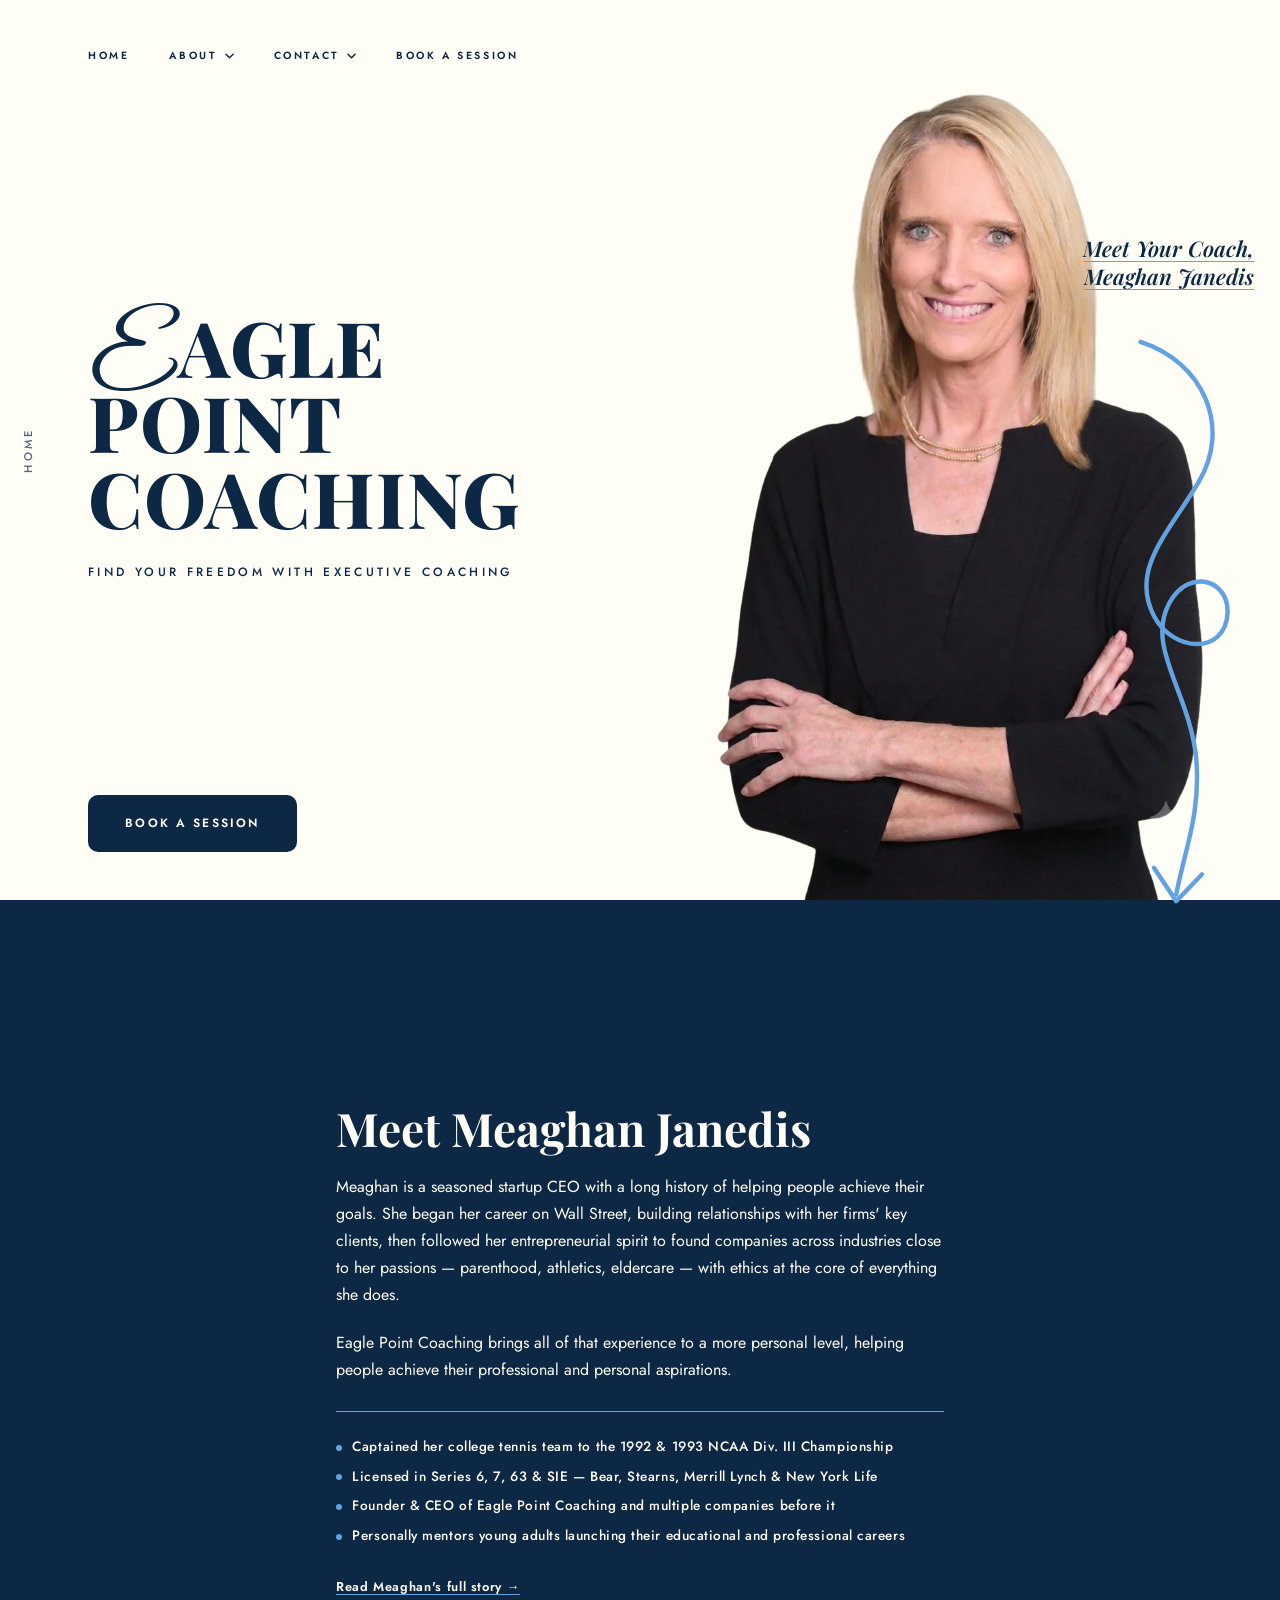
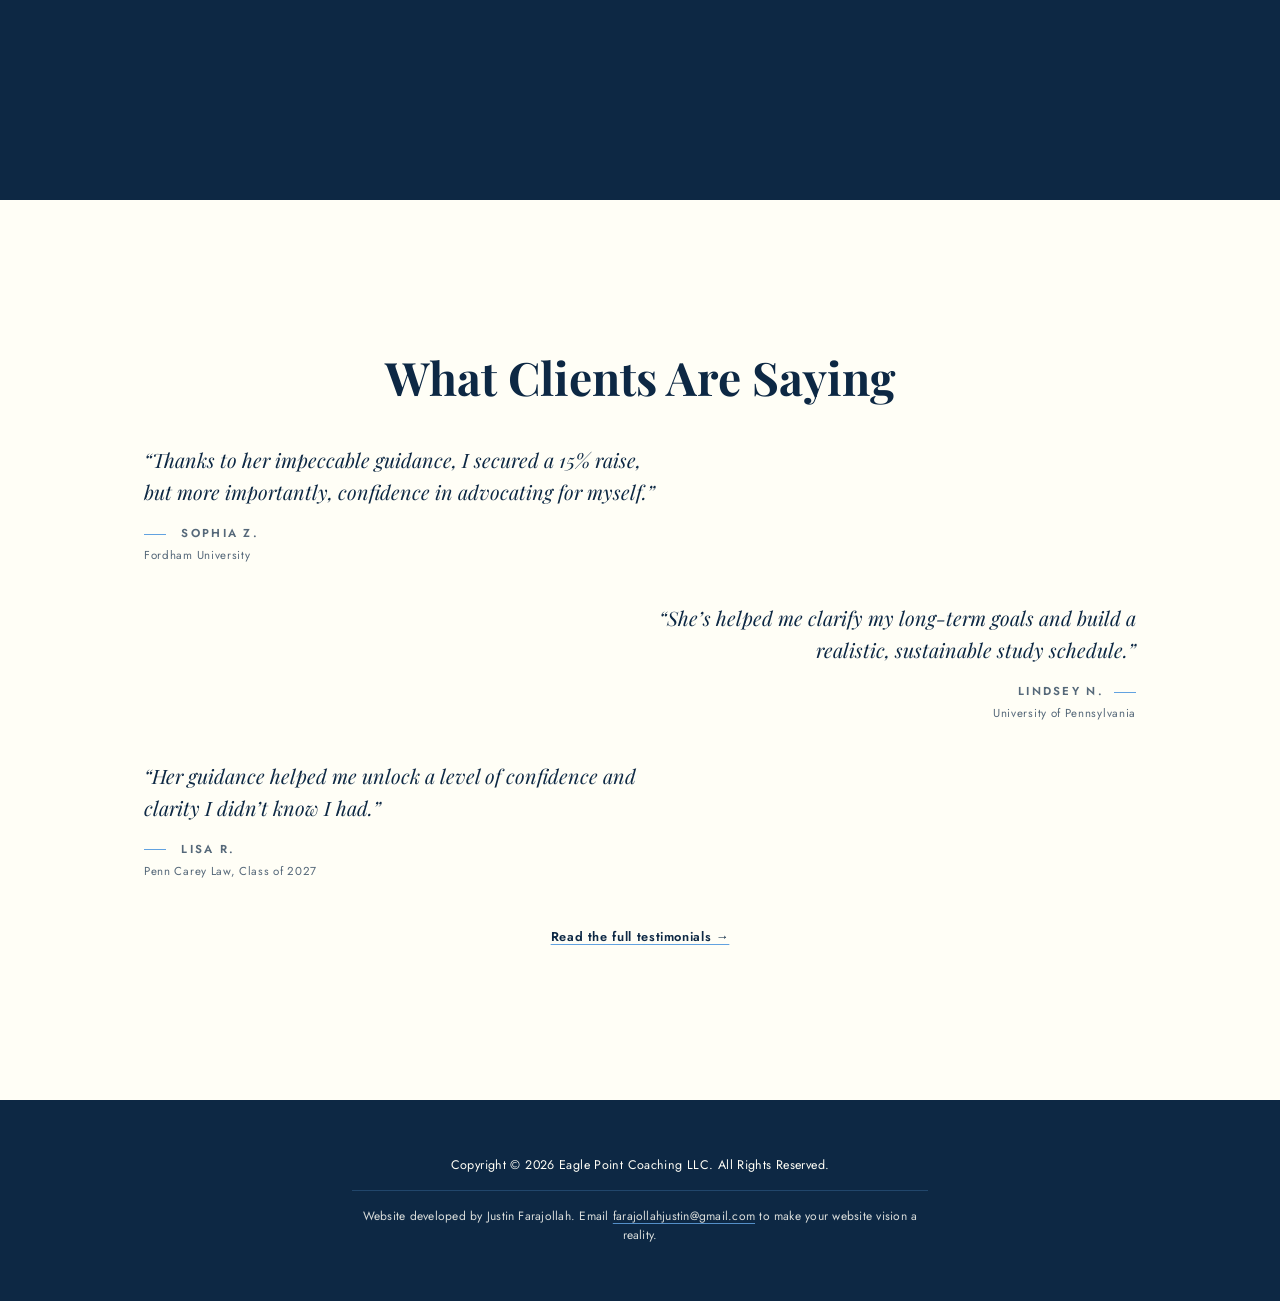
==== index.html @ f9395312 "Mobile hero: center the headline block, move the callout beside the photo Mobile only — none of this" ====
<!DOCTYPE html>
<html lang="en">
<head>
<meta charset="UTF-8">
<meta name="viewport" content="width=device-width, initial-scale=1.0">
<title>Eagle Point Coaching | Executive Coach</title>
<link rel="icon" type="image/svg+xml" href="favicon.svg">
<link rel="preconnect" href="https://fonts.googleapis.com">
<link rel="preconnect" href="https://fonts.gstatic.com" crossorigin>
<link href="https://fonts.googleapis.com/css2?family=Playfair+Display:wght@400;600;700;800&family=Great+Vibes&family=Jost:wght@300;400;500;600&display=swap" rel="stylesheet">
<link rel="stylesheet" href="styles.css">
</head>
<body>

<!-- Two identical stacked copies of the label, one inked navy and one ivory.
     script.js clips each to the exact pixel where the band behind the label
     changes, so a word straddling a boundary splits mid-glyph instead of
     flipping colour all at once. -->
<div class="vertical-label" id="section-label" aria-hidden="true">
  <span class="vertical-label-layer vertical-label-navy"><span class="vertical-label-text">Home</span></span>
  <span class="vertical-label-layer vertical-label-ivory"><span class="vertical-label-text">Home</span></span>
</div>

<!-- SECTION 1: HERO -->
<div class="page" id="home" data-label="Home">

  <!-- LEFT PANEL -->
  <section class="panel panel-left">

    <!-- Shared nav (mobile-nav + corner-menu), injected by script.js
         from the single NAV_GROUPS list so every page stays in sync -->
    <div id="site-nav"></div>

    <div class="left-content">
      <h1 class="headline">
        <span class="line"><span class="script-letter">E</span>AGLE</span>
        <span class="line">POINT</span>
        <span class="line">COACHING</span>
      </h1>

      <p class="subheading">Find Your Freedom With Executive Coaching</p>
    </div>

    <div class="bottom-left">
      <a href="book-a-session.html" class="book-btn">Book a Session</a>
    </div>

  </section>

  <!-- RIGHT PANEL -->
  <section class="panel panel-right">
    <a href="#about-meaghan" class="photo-callout">Meet Your Coach,<br>Meaghan Janedis</a>

    <img class="meaghan-photo" src="images/meaghan-janedis.png" alt="Meaghan Janedis, executive coach">
  </section>

  <!-- Brand guide arrow: swoops from the callout down into the About section -->
  <svg class="guide-arrow guide-arrow-hero" viewBox="0 0 140 560" fill="none" preserveAspectRatio="xMidYMax meet" aria-hidden="true">
    <path d="M40 16
             C96 34 122 92 92 142
             C66 186 30 220 52 262
             C70 296 116 296 118 260
             C120 230 84 218 66 250
             C44 290 84 330 90 390
             C94 440 80 470 72 512"
          stroke="currentColor" stroke-width="4" stroke-linecap="round"/>
    <path d="M52 488 L72 518 L95 494"
          stroke="currentColor" stroke-width="4" stroke-linecap="round" stroke-linejoin="round"/>
  </svg>

</div>

<!-- SECTION 2: ABOUT (even section: navy band) -->
<section class="about section-dark" id="about-meaghan" data-label="About">

  <div class="about-content">
    <h2 class="about-heading">Meet Meaghan Janedis</h2>
    <p class="about-text">
      Meaghan is a seasoned startup CEO with a long history of helping people
      achieve their goals. She began her career on Wall Street, building
      relationships with her firms' key clients, then followed her
      entrepreneurial spirit to found companies across industries close to her
      passions &mdash; parenthood, athletics, eldercare &mdash; with ethics at
      the core of everything she does.
    </p>
    <p class="about-text">
      Eagle Point Coaching brings all of that experience to a more personal
      level, helping people achieve their professional and personal
      aspirations.
    </p>
    <ul class="about-credentials">
      <li>Captained her college tennis team to the 1992 &amp; 1993 NCAA Div. III Championship</li>
      <li>Licensed in Series 6, 7, 63 &amp; SIE &mdash; Bear, Stearns, Merrill Lynch &amp; New York Life</li>
      <li>Founder &amp; CEO of Eagle Point Coaching and multiple companies before it</li>
      <li>Personally mentors young adults launching their educational and professional careers</li>
    </ul>
    <a href="about-meaghan.html" class="about-link">Read Meaghan's full story &rarr;</a>
  </div>
</section>

<!-- SECTION 3: TESTIMONIALS (odd section: ivory band) -->
<section class="testimonials" id="testimonials" data-label="Testimonials">

  <!-- Guide arrow variant E: the same "cross the band boundary" gesture as
       the hero arrow that leads into About, mirrored onto the left margin —
       it carries the eye out of the navy band and down into the first quote -->
  <svg class="guide-arrow guide-arrow-testimonials" viewBox="0 0 130 396" fill="none" preserveAspectRatio="xMidYMid meet" aria-hidden="true">
    <path d="M98 10
             C46 26 18 78 46 122
             C70 160 114 152 110 116
             C106 88 68 92 64 128
             C58 182 100 210 92 262
             C86 306 74 334 80 380"
          stroke="currentColor" stroke-width="4" stroke-linecap="round"/>
    <path d="M60 356 L80 386 L103 362"
          stroke="currentColor" stroke-width="4" stroke-linecap="round" stroke-linejoin="round"/>
  </svg>

  <div class="testimonials-inner">
    <h2 class="testimonials-heading">What Clients Are Saying</h2>

    <div class="quote-stack">

      <figure class="quote-block quote-left">
        <blockquote>&ldquo;Thanks to her impeccable guidance, I secured a 15% raise, but more importantly, confidence in advocating for myself.&rdquo;</blockquote>
        <figcaption class="quote-attribution">
          Sophia Z.
          <span class="quote-affiliation">Fordham University</span>
        </figcaption>
      </figure>

      <figure class="quote-block quote-right">
        <blockquote>&ldquo;She&rsquo;s helped me clarify my long-term goals and build a realistic, sustainable study schedule.&rdquo;</blockquote>
        <figcaption class="quote-attribution">
          Lindsey N.
          <span class="quote-affiliation">University of Pennsylvania</span>
        </figcaption>
      </figure>

      <figure class="quote-block quote-left">
        <blockquote>&ldquo;Her guidance helped me unlock a level of confidence and clarity I didn&rsquo;t know I had.&rdquo;</blockquote>
        <figcaption class="quote-attribution">
          Lisa R.
          <span class="quote-affiliation">Penn Carey Law, Class of 2027</span>
        </figcaption>
      </figure>

    </div>

    <!-- these are excerpts; the full four live on their own page, the same
         way the About section hands off to Meaghan's full story -->
    <p class="testimonials-more">
      <a href="testimonials.html" class="about-link">Read the full testimonials &rarr;</a>
    </p>
  </div>
</section>

<!-- Shared footer, injected by script.js -->
<div id="site-footer"></div>

<script src="script.js"></script>
</body>
</html>
---- styles.css ----
:root {
  --ivory: #FFFEF6;      /* page background, dominant surface */
  --navy: #0D2844;       /* all primary text, headlines, buttons, dark sections */
  --logo-blue: #62A2E0;  /* NON-TEXT ONLY: logo mark, accents, hover states, dots, rules */
  --navy-soft: rgba(13, 40, 68, 0.7);  /* secondary text, captions, nav sub-items */
  --ivory-soft: rgba(255, 254, 246, 0.72); /* the same, on navy bands */
  --rule: rgba(13, 40, 68, 0.12);      /* hairlines, dividers, borders */
  --serif: 'Playfair Display', Georgia, serif;
  --script: 'Great Vibes', cursive;
  --sans: 'Jost', Helvetica, Arial, sans-serif;
}

* {
  box-sizing: border-box;
}

html {
  scroll-behavior: smooth;
}

html, body {
  margin: 0;
  padding: 0;
}

@media (prefers-reduced-motion: reduce) {
  html {
    scroll-behavior: auto;
  }
}

body {
  font-family: var(--sans);
  color: var(--navy);
  background: var(--ivory);
  overflow-x: hidden;
}

a {
  color: inherit;
  text-decoration: none;
}

ul {
  list-style: none;
  margin: 0;
  padding: 0;
}

/* ---------- SECTION 1: HERO ---------- */

.page {
  position: relative;
  display: flex;
  width: 100%;
  height: 100vh;
  height: 100svh;
}

.panel {
  position: relative;
  width: 50%;
  height: 100%;
}

.panel-left {
  background: var(--ivory);
  display: flex;
  flex-direction: column;
  justify-content: space-between;
  padding: 3rem 4rem 3rem 5.5rem;
}

.panel-right {
  background: var(--ivory);
  overflow: hidden;
  display: flex;
  align-items: flex-end;
  justify-content: center;
}

/* ---------- VERTICAL SECTION LABEL ---------- */

/* Only a translate here, deliberately: the two layers below are clipped in
   screen-aligned pixels, so no ancestor may rotate their coordinate space.
   The rotation lives on .vertical-label-text instead. */
.vertical-label {
  position: fixed;
  top: 50%;
  left: 1.25rem;
  transform: translateY(-50%);
  z-index: 40;
  pointer-events: none;
}

.vertical-label-layer {
  display: block;
}

/* the first copy stays in flow and gives the wrapper its size; the second
   stacks exactly on top of it */
.vertical-label-layer + .vertical-label-layer {
  position: absolute;
  top: 0;
  left: 0;
}

.vertical-label-text {
  display: block;
  writing-mode: vertical-rl;
  transform: rotate(180deg);
  text-transform: uppercase;
  letter-spacing: 0.3em;
  font-size: 0.7rem;
  font-weight: 500;
}

.vertical-label-navy .vertical-label-text {
  color: var(--navy-soft);
}

.vertical-label-ivory .vertical-label-text {
  color: var(--ivory);
}

/* until the first measurement lands, show only the navy copy — every page
   opens on an ivory band */
.vertical-label-ivory {
  clip-path: inset(50% 0 50% 0);
}

/* ---------- HEADLINE ---------- */

.headline {
  font-family: var(--serif);
  font-weight: 800;
  font-size: clamp(2.75rem, 6vw, 5rem);
  line-height: 0.98;
  margin: 0;
  text-transform: uppercase;
  letter-spacing: 0.01em;
  color: var(--navy);
}

.headline .line {
  display: block;
  opacity: 0;
  transform: translateY(24px);
  animation: fadeInUp 0.9s ease forwards;
}

.headline .line:nth-child(1) { animation-delay: 0.25s; }
.headline .line:nth-child(2) { animation-delay: 0.45s; }
.headline .line:nth-child(3) { animation-delay: 0.65s; }

.script-letter {
  font-family: var(--script);
  font-weight: 400;
  text-transform: none;
  color: var(--navy);
  font-size: 1.35em;
  padding: 0 0.02em;
  vertical-align: -0.08em;
  /* keep the oversized script glyph from inflating its line box,
     so the three headline lines sit at equal vertical rhythm */
  line-height: 0;
}

.subheading {
  margin: 1.75rem 0 0;
  text-transform: uppercase;
  letter-spacing: 0.28em;
  font-size: 0.75rem;
  font-weight: 500;
  color: var(--navy);
  opacity: 0;
  animation: fadeInUp 0.9s ease forwards;
  animation-delay: 0.85s;
}

@keyframes fadeInUp {
  from {
    opacity: 0;
    transform: translateY(24px);
  }
  to {
    opacity: 1;
    transform: translateY(0);
  }
}

@keyframes fadeIn {
  from { opacity: 0; }
  to { opacity: 1; }
}

/* ---------- BOTTOM LEFT: QUOTE + ACTIONS ---------- */

.bottom-left {
  position: relative;
  display: flex;
  align-items: center;
  justify-content: flex-start;
  gap: 2rem;
}

.book-btn {
  display: inline-block;
  background: var(--navy);
  color: var(--ivory);
  padding: 1.1rem 2.2rem;
  border-radius: 10px;
  font-size: 0.75rem;
  font-weight: 600;
  letter-spacing: 0.18em;
  text-transform: uppercase;
  border: 2px solid var(--navy);
  transition: background 0.25s ease, color 0.25s ease, border-color 0.25s ease, transform 0.2s ease;
  white-space: nowrap;
}

.book-btn:hover {
  background: var(--logo-blue);
  border-color: var(--logo-blue);
  color: var(--navy);
  transform: translateY(-2px);
}

/* ---------- BRAND GUIDE ARROWS ---------- */

/* The swirly hand-drawn arrow that guides readers from one section into
   the next — part of the brand identity, always --logo-blue */

.guide-arrow {
  color: var(--logo-blue);
  pointer-events: none;
  z-index: 5;
}

.guide-arrow-hero {
  position: absolute;
  right: 2.2%;
  /* anchored a fixed distance below the callout (not a % of container
     height) so the gap can't shrink to nothing on short viewports */
  top: calc(26% + 90px);
  bottom: -70px;
  width: 156px;
}

/* Variant B: left margin, carrying the eye from the navy About band down
   across the boundary into the testimonials. Arrows mark handoffs between
   sections only — never a flourish inside one section's own content. */
.guide-arrow-testimonials {
  position: absolute;
  left: 4%;
  /* starts inside the About band above and lands just short of the heading */
  top: -170px;
  width: 120px;
  height: 370px;
}

/* the centered content column grows to fill more of the width as the
   viewport narrows, so this left-margin arrow starts running into the
   text below this point — hide rather than let them overlap */
@media (max-width: 1400px) {
  .guide-arrow-testimonials {
    display: none;
  }
}

/* ---------- RIGHT PANEL: PHOTO + CALLOUT ---------- */

.meaghan-photo {
  height: 90vh;
  height: 90svh;
  width: auto;
  max-width: 94%;
  object-fit: contain;
  object-position: bottom center;
}

.photo-callout {
  position: absolute;
  top: 26%;
  right: 4%;
  z-index: 2;
  font-family: var(--serif);
  font-style: italic;
  font-weight: 600;
  font-size: 1.35rem;
  line-height: 1.3;
  color: var(--navy);
  text-align: center;
  text-decoration: underline;
  text-decoration-color: var(--logo-blue);
  text-decoration-thickness: 1px;
  text-underline-offset: 4px;
  opacity: 0;
  animation: fadeIn 0.9s ease forwards;
  animation-delay: 1s;
}

.photo-callout:hover {
  text-decoration-thickness: 2px;
}

/* ---------- SHARED NAV SLOT ---------- */

/* the placeholder itself shouldn't participate in layout — its injected
   children (.mobile-nav, .corner-menu) become direct flex/flow children
   of whatever page-specific container hosts #site-nav */
#site-nav {
  display: contents;
}

/* ---------- CORNER MENU (dropdowns) ---------- */

.corner-menu {
  display: flex;
  gap: 2.5rem;
  margin-bottom: 2rem;
}

/* Never wrap. Items hold their natural width instead of compressing, so a
   header too narrow for the full menu overflows measurably — script.js
   watches for that and swaps in the hamburger rather than letting the row
   break onto two lines. */
.corner-menu .menu-col {
  flex: 0 0 auto;
}

.dropdown {
  position: relative;
}

.dropdown-toggle {
  display: flex;
  align-items: center;
  white-space: nowrap;
  gap: 0.45rem;
  background: none;
  border: none;
  padding: 0;
  cursor: pointer;
  font-family: var(--sans);
  font-size: 0.65rem;
  letter-spacing: 0.25em;
  text-transform: uppercase;
  color: var(--navy);
  font-weight: 600;
  opacity: 0;
  animation: fadeIn 0.7s ease forwards;
}

/* delays run across every top-level entry in order, dropdown or not — the
   plain links ("Home", "Book a Session") reuse .dropdown-toggle for
   identical typography, minus the panel and chevron */
.corner-menu .menu-col:nth-child(1) .dropdown-toggle { animation-delay: 0.3s; }
.corner-menu .menu-col:nth-child(2) .dropdown-toggle { animation-delay: 0.4s; }
.corner-menu .menu-col:nth-child(3) .dropdown-toggle { animation-delay: 0.5s; }
.corner-menu .menu-col:nth-child(4) .dropdown-toggle { animation-delay: 0.6s; }

.dropdown-toggle .chev {
  width: 9px;
  height: 6px;
  flex-shrink: 0;
  transition: transform 0.25s ease;
}

.dropdown.open .dropdown-toggle .chev {
  transform: rotate(180deg);
}

.dropdown-toggle:focus-visible {
  outline: 2px solid var(--logo-blue);
  outline-offset: 3px;
}

.dropdown-panel {
  display: none;
  position: absolute;
  top: calc(100% + 0.7rem);
  left: -1rem;
  min-width: 185px;
  background: var(--ivory);
  border: 1px solid var(--rule);
  border-radius: 12px;
  padding: 1rem 1.25rem;
  box-shadow: 0 12px 32px rgba(13, 40, 68, 0.16);
  z-index: 25;
}

.dropdown.open .dropdown-panel {
  display: block;
}

.dropdown-panel li {
  margin-bottom: 0.55rem;
}

.dropdown-panel li:last-child {
  margin-bottom: 0;
}

.dropdown-panel li a {
  font-size: 0.8rem;
  letter-spacing: 0.02em;
  color: var(--navy-soft);
  font-weight: 500;
  white-space: nowrap;
  display: inline-block;
  text-decoration: underline;
  text-decoration-color: var(--logo-blue);
  text-decoration-thickness: 1px;
  text-underline-offset: 3px;
  opacity: 0;
}

.dropdown-panel li a:hover {
  text-decoration-thickness: 2px;
}

/* dropdown items enter exactly like the page-load text animation */
.dropdown.open .dropdown-panel li a {
  animation: fadeInUp 0.6s ease forwards;
}

.dropdown.open .dropdown-panel li:nth-child(1) a { animation-delay: 0.05s; }
.dropdown.open .dropdown-panel li:nth-child(2) a { animation-delay: 0.11s; }
.dropdown.open .dropdown-panel li:nth-child(3) a { animation-delay: 0.17s; }
.dropdown.open .dropdown-panel li:nth-child(4) a { animation-delay: 0.23s; }

/* ---------- MOBILE NAV (hamburger, shown below 768px) ---------- */

.mobile-nav {
  display: none;
  position: absolute;
  top: 1.25rem;
  left: 1.25rem;
  z-index: 30;
}

/* The swap between the full menu and the hamburger is driven by measured
   overflow (see fitNav in script.js), not by a width guess — the menu has
   different room on the homepage's half-width panel than in a subpage
   header, so no single breakpoint is right for both. */
.nav-collapsed .corner-menu {
  display: none;
}

.nav-collapsed .mobile-nav {
  display: block;
}

/* reserve room for the absolutely-positioned hamburger so it can't sit
   under the wordmark */
.nav-collapsed .story-header {
  padding-left: 4.5rem;
}

.nav-toggle {
  display: flex;
  flex-direction: column;
  justify-content: center;
  align-items: center;
  gap: 4px;
  /* 44px square: the smallest comfortable thumb target */
  width: 44px;
  height: 44px;
  background: var(--ivory);
  border: 1px solid var(--rule);
  border-radius: 8px;
  padding: 0;
  cursor: pointer;
}

.nav-toggle .bar {
  width: 20px;
  height: 2px;
  border-radius: 2px;
  background: var(--navy);
}

.mobile-menu {
  position: absolute;
  top: calc(100% + 0.5rem);
  left: 0;
  min-width: 230px;
  background: var(--ivory);
  border: 1px solid var(--rule);
  border-radius: 12px;
  padding: 1.25rem 1.5rem;
  box-shadow: 0 12px 32px rgba(13, 40, 68, 0.18);
}

.mobile-menu h4 {
  font-size: 0.65rem;
  letter-spacing: 0.25em;
  text-transform: uppercase;
  color: var(--navy);
  font-weight: 600;
  margin: 1.1rem 0 0.6rem;
  opacity: 0;
  animation: fadeIn 0.7s ease forwards;
}

.mobile-menu > :first-child {
  margin-top: 0;
}

.mobile-menu ul li {
  margin-bottom: 0.5rem;
}

.mobile-menu ul li a {
  font-size: 0.85rem;
  color: var(--navy-soft);
  font-weight: 500;
  display: inline-block;
  text-decoration: underline;
  text-decoration-color: var(--logo-blue);
  text-decoration-thickness: 1px;
  text-underline-offset: 3px;
  opacity: 0;
  animation: fadeInUp 0.6s ease forwards;
}

.mobile-menu ul li a:hover {
  text-decoration-thickness: 2px;
}

/* opening the hamburger replays the page-load entrance animation, in the
   same top-to-bottom order the entries appear: Home, About, Contact, Book */
.mobile-menu h4:nth-of-type(1) { animation-delay: 0.14s; }
.mobile-menu h4:nth-of-type(2) { animation-delay: 0.32s; }

.mobile-menu ul:nth-of-type(1) li:nth-child(1) a { animation-delay: 0.2s; }
.mobile-menu ul:nth-of-type(1) li:nth-child(2) a { animation-delay: 0.26s; }
.mobile-menu ul:nth-of-type(1) li:nth-child(3) a { animation-delay: 0.32s; }
.mobile-menu ul:nth-of-type(2) li:nth-child(1) a { animation-delay: 0.38s; }
.mobile-menu ul:nth-of-type(2) li:nth-child(2) a { animation-delay: 0.44s; }

/* The plain top-level links ("Home" first, "Book a Session" last). They sit
   among the ABOUT/CONTACT group headers, which are identical type but not
   tappable — the underline is what tells them apart, and it matches how
   every other link on the site marks itself. */
.mobile-menu-link {
  display: block;
  margin-top: 1.1rem;
  font-size: 0.65rem;
  letter-spacing: 0.25em;
  text-transform: uppercase;
  color: var(--navy);
  font-weight: 600;
  text-decoration: underline;
  text-decoration-color: var(--logo-blue);
  text-decoration-thickness: 1px;
  text-underline-offset: 4px;
  opacity: 0;
  animation: fadeIn 0.7s ease forwards;
  animation-delay: 0.5s;
}

.mobile-menu-link:hover {
  text-decoration-thickness: 2px;
}

.mobile-menu-link:first-child {
  animation-delay: 0.05s;
}

/* ---------- DARK SECTIONS (even sections: navy band) ---------- */

.section-dark {
  background: var(--navy);
  color: var(--ivory);
}

.section-dark .about-heading,
.section-dark .about-text,
.section-dark .about-credentials li {
  color: var(--ivory);
}

.section-dark .about-credentials {
  border-top-color: var(--logo-blue);
}

.section-dark .about-link {
  color: var(--ivory);
}

/* ---------- SECTION 2: ABOUT ---------- */

.about {
  position: relative;
  display: flex;
  justify-content: center;
  align-items: center;
  width: 100%;
  min-height: 100vh;
  min-height: 100svh;
}

.about-content {
  display: flex;
  flex-direction: column;
  gap: 1.25rem;
  padding: 5rem 2rem;
  max-width: 46rem;
}

.about-heading {
  font-family: var(--serif);
  font-weight: 700;
  font-size: clamp(2.25rem, 3.6vw, 3.25rem);
  line-height: 1.05;
  margin: 0;
  text-wrap: balance;
  color: var(--navy);
}

.about-text {
  font-size: 1rem;
  line-height: 1.7;
  color: var(--navy);
  margin: 0;
  max-width: 38rem;
}

.about-credentials {
  display: flex;
  flex-direction: column;
  gap: 0.6rem;
  margin: 0.5rem 0 0;
  padding: 1.5rem 0 0;
  border-top: 1px solid var(--rule);
}

.about-credentials li {
  font-size: 0.85rem;
  letter-spacing: 0.04em;
  color: var(--navy);
  font-weight: 500;
}

.about-credentials li::before {
  content: '';
  display: inline-block;
  width: 6px;
  height: 6px;
  border-radius: 50%;
  background: var(--logo-blue);
  margin-right: 0.65rem;
  vertical-align: middle;
}

.about-link {
  display: inline-block;
  margin-top: 0.75rem;
  font-size: 0.8rem;
  font-weight: 600;
  letter-spacing: 0.05em;
  color: var(--navy);
  text-decoration: underline;
  text-decoration-color: var(--logo-blue);
  text-decoration-thickness: 1px;
  text-underline-offset: 3px;
}

.about-link:hover {
  text-decoration-thickness: 2px;
}

/* ---------- SECTION 3: TESTIMONIALS ---------- */

/* one screenful, like every other section: the three quotes sit centered
   in a full-height band rather than scrolling within it */
.testimonials {
  position: relative;
  display: flex;
  align-items: center;
  justify-content: center;
  background: var(--ivory);
  width: 100%;
  min-height: 100vh;
  min-height: 100svh;
  padding: 4rem 2rem;
}

.testimonials-inner {
  width: 100%;
  max-width: 62rem;
  margin: 0 auto;
}

.testimonials-heading {
  font-family: var(--serif);
  font-weight: 700;
  font-size: clamp(2.25rem, 3.6vw, 3.25rem);
  line-height: 1.05;
  margin: 0 0 2.75rem;
  text-align: center;
  text-wrap: balance;
  color: var(--navy);
}

/* no cards or rules here — the alternating alignment and the gaps do all
   of the organizing, so the section stays quiet next to the navy band */
.quote-stack {
  display: flex;
  flex-direction: column;
  gap: 2.5rem;
}

.quote-block {
  width: 52%;
  margin: 0;
}

.quote-left {
  align-self: flex-start;
  text-align: left;
}

.quote-right {
  align-self: flex-end;
  text-align: right;
}

.quote-block blockquote {
  margin: 0;
  font-family: var(--serif);
  font-style: italic;
  font-weight: 400;
  font-size: clamp(1.05rem, 1.55vw, 1.3rem);
  line-height: 1.6;
  color: var(--navy);
  text-wrap: pretty;
}

.quote-attribution {
  margin-top: 1rem;
  font-size: 0.72rem;
  letter-spacing: 0.2em;
  text-transform: uppercase;
  font-weight: 600;
  color: var(--navy-soft);
}

.quote-attribution::before {
  content: '';
  display: inline-block;
  width: 1.4rem;
  height: 1px;
  background: var(--logo-blue);
  margin-right: 0.6rem;
  vertical-align: middle;
}

.quote-right .quote-attribution::before {
  margin: 0 0 0 0.6rem;
  float: right;
  /* nudge onto the text's optical baseline now that it's floated */
  margin-top: 0.55rem;
}

.testimonials-more {
  margin: 2.25rem 0 0;
  text-align: center;
}

/* short desktop viewports (a laptop with browser chrome) would otherwise
   push this section a few pixels past one screen — tighten rather than
   let it be the one section you have to scroll inside */
@media (min-width: 769px) and (max-height: 780px) {
  .testimonials {
    padding: 2.5rem 2rem;
  }

  .testimonials-heading {
    margin-bottom: 2rem;
  }

  .quote-stack {
    gap: 2rem;
  }
}

.quote-affiliation {
  display: block;
  margin-top: 0.4rem;
  font-size: 0.72rem;
  letter-spacing: 0.06em;
  text-transform: none;
  font-weight: 400;
}

/* ---------- FULL STORY PAGE ---------- */

.story-header {
  position: relative;
  display: flex;
  align-items: center;
  gap: 2rem;
  padding: 2.25rem 3rem;
  border-bottom: 1px solid var(--rule);
}

/* the corner-menu's margin-bottom is for hero spacing; inside the story
   header it should just sit centered with its siblings, on the left */
.story-header .corner-menu {
  margin-bottom: 0;
}

/* the logo always sits on the right, whatever else is (or isn't)
   participating in this row's flex layout */
.story-wordmark {
  margin-left: auto;
  flex: 0 0 auto;
  white-space: nowrap;
  font-family: var(--serif);
  font-weight: 800;
  font-size: 1.05rem;
  letter-spacing: 0.06em;
  text-transform: uppercase;
  color: var(--navy);
}

.story-wordmark .script-letter {
  font-size: 1.4em;
}

.story {
  position: relative;
  max-width: 46rem;
  margin: 0 auto;
  padding: 5rem 2rem 7rem;
}

.story .eyebrow {
  text-transform: uppercase;
  letter-spacing: 0.35em;
  font-size: 0.7rem;
  color: var(--navy-soft);
  font-weight: 600;
  margin: 0 0 1.25rem;
}

.story-heading {
  font-family: var(--serif);
  font-weight: 700;
  font-size: clamp(2.5rem, 5vw, 3.75rem);
  line-height: 1.05;
  color: var(--navy);
  margin: 0 0 2.5rem;
  text-wrap: balance;
}

.story-body {
  display: flex;
  flex-direction: column;
  gap: 1.5rem;
}

.story-body p {
  font-size: 1.05rem;
  line-height: 1.8;
  color: var(--navy);
  margin: 0;
}

/* ---------- BOOKING PAGE ---------- */

.booking {
  max-width: 62rem;
  margin: 0 auto;
  padding: 4rem 2rem 5rem;
}

.booking-intro {
  margin: -1.5rem 0 0;
  font-size: 1.05rem;
  line-height: 1.7;
  color: var(--navy);
}

.policy-card {
  box-sizing: border-box;
  width: 100%;
  margin: 2rem 0 0;
  padding: 1.5rem 1.75rem;
  border: 1px solid var(--rule);
  border-left: 3px solid var(--logo-blue);
  border-radius: 12px;
}

.policy-heading {
  font-family: var(--sans);
  font-size: 0.7rem;
  letter-spacing: 0.25em;
  text-transform: uppercase;
  color: var(--navy);
  font-weight: 600;
  margin: 0 0 0.75rem;
}

.policy-card p {
  margin: 0;
  font-size: 0.85rem;
  line-height: 1.7;
  color: var(--navy-soft);
}

.calendly-inline-widget {
  width: 100%;
  height: 760px;
  min-height: 700px;
}

@media (max-width: 768px) {
  .booking {
    padding: 2.5rem 1.25rem 4rem;
  }

  .calendly-inline-widget {
    height: 1050px;
    min-height: 900px;
  }
}

/* ---------- TESTIMONIALS PAGE ---------- */

/* the ivory intro block is the first beat of the alternation the entries
   continue: intro ivory, then navy, ivory, navy, ivory, then the navy
   footer — so the page alternates cleanly end to end */
.testimonials-intro {
  max-width: 46rem;
  margin: 0 auto;
  padding: 4.5rem 2rem 3rem;
}

.testimonials-intro .story-heading {
  margin-bottom: 1rem;
}

.testimonials-intro-text {
  margin: 0;
  font-size: 1rem;
  line-height: 1.7;
  color: var(--navy-soft);
}

/* one column, full-width bands: these run from one paragraph to four, and
   a zigzag or grid would leave the mismatched heights looking broken. The
   background change between entries is the divider. */
.testimonial-entry {
  position: relative;
  width: 100%;
  margin: 0;
}

/* One arrow per handoff between testimonials, alternating sides down the
   page starting on the right. Each is anchored to the entry it leads into
   and reaches up across the boundary above it — the same crossing gesture
   the homepage arrow makes on the way into the testimonials. The heading
   hands straight off to the first quote with no arrow between them. */
.guide-arrow-testi-step {
  position: absolute;
  top: -190px;
  /* 108 x 382 matches the 130 x 460 viewBox, so nothing letterboxes */
  width: 108px;
  height: 382px;
  z-index: 6;
}

.guide-arrow-testi-step.on-right {
  right: 6%;
}

.guide-arrow-testi-step.on-left {
  left: 6%;
}

/* mirrored so two path shapes read as four distinct arrows */
.guide-arrow-testi-step.flip {
  transform: scaleX(-1);
}

/* below this the margins outside the 46rem column are too thin to hold an
   arrow clear of the text */
@media (max-width: 1150px) {
  .guide-arrow-testi-step {
    display: none;
  }
}

.testimonial-entry-inner {
  max-width: 46rem;
  margin: 0 auto;
  padding: 4.5rem 2rem;
}

.testimonial-quote {
  margin: 0 0 1.5rem;
  font-family: var(--serif);
  font-style: italic;
  font-weight: 400;
  color: var(--navy);
}

.testimonial-quote p {
  /* a notch under the homepage pull-quotes: at display size, four
     paragraphs of italic serif would be tiring to read */
  margin: 0 0 1.15rem;
  font-size: 1.1rem;
  line-height: 1.75;
  text-wrap: pretty;
}

.testimonial-quote p:last-child {
  margin-bottom: 0;
}

.section-dark .testimonial-quote {
  color: var(--ivory);
}

.section-dark .quote-attribution {
  color: var(--ivory-soft);
}

@media (max-width: 768px) {
  .testimonials-intro {
    padding: 3rem 1.75rem 2.25rem;
  }

  .testimonial-entry-inner {
    padding: 3rem 1.75rem;
  }

  .testimonial-quote p {
    font-size: 1.02rem;
    line-height: 1.7;
  }
}

/* ---------- SEND A MESSAGE PAGE ---------- */

.contact {
  max-width: 34rem;
  margin: 0 auto;
  padding: 4.5rem 2rem 6rem;
}

.contact-subheading {
  margin: 1rem 0 2.75rem;
  font-size: 1.05rem;
  line-height: 1.6;
  color: var(--navy-soft);
}

.contact-form {
  display: flex;
  flex-direction: column;
  gap: 1.5rem;
}

.form-field {
  display: flex;
  flex-direction: column;
  gap: 0.5rem;
}

.form-field label {
  font-size: 0.72rem;
  letter-spacing: 0.14em;
  text-transform: uppercase;
  font-weight: 600;
  color: var(--navy);
}

.form-field input,
.form-field textarea {
  width: 100%;
  padding: 0.85rem 1rem;
  border: 1px solid var(--rule);
  border-radius: 10px;
  background: var(--ivory);
  color: var(--navy);
  font-family: var(--sans);
  font-size: 0.95rem;
  transition: border-color 0.2s ease;
}

.form-field textarea {
  resize: vertical;
  min-height: 8rem;
  line-height: 1.6;
}

.form-field input:focus,
.form-field textarea:focus {
  outline: none;
  border-color: var(--logo-blue);
}

/* a field flagged by validation, without a red that would clash with the
   site's navy/ivory/blue palette */
.form-field.invalid label {
  color: var(--logo-blue);
}

.form-field.invalid input,
.form-field.invalid textarea {
  border-color: var(--logo-blue);
}

.contact-helper {
  margin: -0.5rem 0 0;
  font-size: 0.8rem;
  line-height: 1.6;
  color: var(--navy-soft);
}

.contact-status {
  margin: 0;
  font-size: 0.85rem;
  font-weight: 500;
  color: var(--navy);
}

.contact-submit {
  align-self: flex-start;
  cursor: pointer;
}

@media (max-width: 768px) {
  .contact {
    padding: 3rem 1.75rem 4.5rem;
  }

  .contact-submit {
    align-self: stretch;
    text-align: center;
  }
}

/* ---------- FAQ PAGE ---------- */

.faq {
  max-width: 46rem;
  margin: 0 auto;
  padding: 4.5rem 2rem 6rem;
}

.faq-intro {
  margin: 1.25rem 0 2.75rem;
  font-size: 1rem;
  line-height: 1.7;
  color: var(--navy-soft);
}

.faq-link {
  color: inherit;
  font-weight: 500;
  text-decoration: underline;
  text-decoration-color: var(--logo-blue);
  text-decoration-thickness: 1px;
  text-underline-offset: 3px;
}

.faq-link:hover {
  text-decoration-thickness: 2px;
}

/* hairline above the first question so the stack reads as one list */
.faq-list {
  border-top: 1px solid var(--rule);
}

.faq-item {
  border-bottom: 1px solid var(--rule);
}

.faq-question {
  display: flex;
  align-items: center;
  justify-content: space-between;
  gap: 1.5rem;
  padding: 1.35rem 0;
  cursor: pointer;
  font-family: var(--serif);
  font-weight: 600;
  font-size: 1.08rem;
  line-height: 1.4;
  color: var(--navy);
  /* drop the default disclosure triangle in favour of the +/- below */
  list-style: none;
}

.faq-question::-webkit-details-marker {
  display: none;
}

.faq-question:focus-visible {
  outline: 2px solid var(--logo-blue);
  outline-offset: 3px;
}

.faq-icon {
  width: 15px;
  height: 15px;
  flex-shrink: 0;
  color: var(--logo-blue);
  transition: transform 0.25s ease;
}

.faq-question:hover .faq-icon {
  transform: scale(1.15);
}

/* the plus loses its upright to become a minus when the answer opens */
.faq-icon-bar {
  transform-box: fill-box;
  transform-origin: center;
  transition: transform 0.25s ease, opacity 0.2s ease;
}

.faq-item[open] .faq-icon-bar {
  transform: scaleY(0);
  opacity: 0;
}

.faq-answer {
  margin: 0;
  /* the right inset keeps the answer clear of the indicator column */
  padding: 0 2.5rem 1.65rem 0;
  font-size: 0.95rem;
  line-height: 1.75;
  color: var(--navy-soft);
}

/* answers enter exactly like the nav dropdown items */
.faq-item[open] .faq-answer {
  animation: fadeInUp 0.35s ease;
}

@media (max-width: 768px) {
  .faq {
    padding: 3rem 1.75rem 4.5rem;
  }

  .faq-question {
    font-size: 1rem;
    gap: 1rem;
  }

  .faq-answer {
    padding-right: 0;
  }
}

/* ---------- DOCUMENTS PAGE ---------- */

.documents {
  max-width: 46rem;
  margin: 0 auto;
  padding: 4rem 2rem 5rem;
}

.doc-section {
  margin-top: 3rem;
}

.doc-section:first-of-type {
  margin-top: 2rem;
}

.doc-section-heading {
  font-family: var(--serif);
  font-weight: 700;
  font-size: 1.4rem;
  color: var(--navy);
  margin: 0 0 1.25rem;
}

.doc-list {
  display: flex;
  flex-direction: column;
  gap: 1rem;
}

.doc-card {
  display: flex;
  align-items: center;
  justify-content: space-between;
  flex-wrap: wrap;
  gap: 1rem 1.5rem;
  padding: 1.25rem 1.5rem;
  border: 1px solid var(--rule);
  border-radius: 12px;
}

.doc-info {
  display: flex;
  align-items: center;
  gap: 0.9rem;
}

.doc-type {
  display: inline-flex;
  align-items: center;
  justify-content: center;
  font-size: 0.62rem;
  font-weight: 700;
  letter-spacing: 0.08em;
  color: var(--ivory);
  background: var(--navy);
  padding: 0.3rem 0.5rem;
  border-radius: 6px;
  flex-shrink: 0;
}

.doc-title {
  font-family: var(--serif);
  font-weight: 600;
  font-size: 1.05rem;
  color: var(--navy);
  margin: 0;
}

.doc-actions {
  display: flex;
  gap: 1.5rem;
  flex-shrink: 0;
}

.doc-action {
  font-size: 0.8rem;
  font-weight: 600;
  letter-spacing: 0.03em;
  color: var(--navy);
  text-decoration: underline;
  text-decoration-color: var(--logo-blue);
  text-decoration-thickness: 1px;
  text-underline-offset: 3px;
}

.doc-action:hover {
  text-decoration-thickness: 2px;
}

/* empty state: dashed rule + reduced opacity read as "intentionally
   empty for now", distinct from the populated cards above */
.doc-empty {
  display: flex;
  align-items: center;
  gap: 1.1rem;
  padding: 1.5rem 1.75rem;
  border: 1px dashed var(--rule);
  border-radius: 12px;
  opacity: 0.85;
}

.doc-empty-icon {
  width: 34px;
  height: 34px;
  flex-shrink: 0;
  color: var(--logo-blue);
  opacity: 0.55;
}

.doc-empty p {
  margin: 0;
  font-size: 0.88rem;
  line-height: 1.6;
  color: var(--navy-soft);
}

@media (max-width: 768px) {
  .documents {
    padding: 2.5rem 1.25rem 4rem;
  }

  .doc-card {
    flex-direction: column;
    align-items: flex-start;
  }
}

/* ---------- SITE FOOTER ---------- */

.site-footer {
  background: var(--navy);
  color: var(--ivory);
}

.site-footer-inner {
  max-width: 40rem;
  margin: 0 auto;
  padding: 3.5rem 2rem;
  display: flex;
  flex-direction: column;
  align-items: center;
  gap: 1rem;
  text-align: center;
}

.footer-copyright {
  margin: 0;
  font-size: 0.78rem;
  letter-spacing: 0.03em;
  color: var(--ivory);
}

.footer-credit {
  margin: 0;
  padding-top: 1rem;
  width: 100%;
  border-top: 1px solid rgba(98, 162, 224, 0.3);
  font-size: 0.75rem;
  letter-spacing: 0.02em;
  line-height: 1.6;
  color: var(--ivory);
  opacity: 0.85;
}

.footer-link {
  color: var(--ivory);
  text-decoration: underline;
  text-decoration-color: var(--logo-blue);
  text-decoration-thickness: 1px;
  text-underline-offset: 3px;
  opacity: 1;
}

.footer-link:hover {
  text-decoration-thickness: 2px;
}

/* ---------- REDUCED MOTION ---------- */

.reduced-motion .headline .line,
.reduced-motion .subheading,
.reduced-motion .photo-callout,
.reduced-motion .dropdown-toggle,
.reduced-motion .dropdown-panel li a,
.reduced-motion .mobile-menu h4,
.reduced-motion .mobile-menu ul li a,
.reduced-motion .mobile-menu-link,
.reduced-motion .faq-item[open] .faq-answer {
  animation: none !important;
  opacity: 1 !important;
  transform: none !important;
}

/* ---------- RESPONSIVE: BELOW 768px ---------- */

@media (max-width: 768px) {
  /* sections switch from fixed full-screen height to natural flow */
  .page {
    flex-direction: column;
    height: auto;
    min-height: 0;
  }

  .panel {
    width: 100%;
    height: auto;
  }

  /* photo stacks below the branding/text */
  .panel-left {
    order: 1;
    /* fills the opening screen and centers the headline/button block
       inside it, rather than leaving that block pinned to the top under
       the hamburger — the photo now sits a scroll below, on its own */
    min-height: 100svh;
    justify-content: center;
    padding: 4.5rem 1.75rem 2.5rem;
  }

  .panel-right {
    order: 2;
    /* left padding matches panel-left's, so the photo lines up under the
       headline above it; the photo itself stays narrower than the full
       width (see .meaghan-photo) so the callout has real room beside it
       on the right, rather than sitting on top of her */
    padding: 2.5rem 1.75rem 0;
    flex-direction: column;
    align-items: flex-start;
  }

  .meaghan-photo {
    height: auto;
    width: 62%;
    max-width: 280px;
  }

  /* Sits beside the photo, not over it — at this width there isn't
     enough clear background next to her head to hold two lines of text
     without crossing onto her face, so the photo stays narrower and
     left-aligned, leaving a genuine gap on the right for the callout.
     top:33% lands it a little above where her shoulders widen out, and
     right:1.75rem lines its edge up with the headline block above. */
  .photo-callout {
    position: absolute;
    top: 33%;
    right: 1.75rem;
    width: 7.25rem;
    font-size: 0.92rem;
    line-height: 1.35;
    text-align: right;
  }

  .vertical-label {
    display: none;
  }

  .headline {
    font-size: clamp(2.25rem, 10vw, 3.5rem);
  }

  /* fallback for the no-JS case; with script.js running, fitNav has
     already collapsed the nav well before this width */
  .corner-menu {
    display: none;
  }

  .mobile-nav {
    display: block;
  }

  .bottom-left {
    margin-top: 2.5rem;
  }

  .book-btn {
    padding: 0.85rem 1.5rem;
    font-size: 0.68rem;
  }

  /* the tall hero arrow would leave a gap under the stacked photo here,
     so it hides; the callout-to-photo curl that used to fill that gap is
     gone too, now that the callout sits on the photo instead of above it */
  .guide-arrow-hero {
    display: none;
  }

  .about {
    min-height: 0;
  }

  .about-content {
    padding: 3.5rem 1.75rem 4.5rem;
  }

  .testimonials {
    min-height: 0;
    padding: 3.5rem 1.75rem 4.5rem;
  }

  .testimonials-heading {
    margin-bottom: 2.25rem;
  }

  /* one column, all flush left — right-ragged body copy reads poorly at
     phone widths, so the alternation gives way to plain readability */
  .quote-block {
    width: 100%;
    text-align: left;
  }

  .quote-right .quote-attribution::before {
    float: none;
    margin: 0 0.6rem 0 0;
  }

  .story-header {
    /* extra left padding reserves room for the absolutely-positioned
       hamburger button so it doesn't sit under the logo */
    padding: 1.5rem 1.75rem 1.5rem 4.5rem;
  }

  .story {
    padding: 3rem 1.75rem 5rem;
  }

  /* ----- touch targets -----
     Standalone controls get to 44px, the smallest comfortable thumb
     target. Links sitting inside a sentence are left alone: padding them
     to 44px would overlap the hit areas of the lines above and below,
     and WCAG exempts inline links for exactly that reason. */

  /* min-height rather than padding arithmetic: the box lands on 44px
     whatever the text's line box happens to measure */
  .mobile-menu ul li a,
  .about-link,
  .doc-action {
    display: inline-flex;
    align-items: center;
    min-height: 44px;
  }

  /* inline-flex, not flex: the underline that marks it as tappable should
     hug the words rather than stretch across the whole panel */
  .mobile-menu-link {
    display: inline-flex;
    align-items: center;
    min-height: 44px;
    margin-top: 0.4rem;
  }

  .mobile-menu ul li {
    margin-bottom: 0;
  }

  .mobile-menu h4 {
    margin: 0.75rem 0 0;
  }

  .story-wordmark {
    padding: 0.75rem 0;
  }

  /* the two actions sit side by side, so they need horizontal separation
     as well as height before a thumb can hit them reliably */
  .doc-actions {
    gap: 2rem;
  }

  .book-btn,
  .contact-submit {
    padding: 1rem 2rem;
  }

  /* ----- legibility -----
     Nothing under 12px: the uppercase letterspaced labels were rendering
     between 9.9px and 11.5px, which is hard going on a phone. */

  .book-btn {
    font-size: 0.78rem;
  }

  .doc-type,
  .mobile-menu-link,
  .mobile-menu h4 {
    font-size: 0.78rem;
  }

  .story .eyebrow,
  .policy-heading {
    font-size: 0.78rem;
  }

  .quote-attribution,
  .quote-affiliation,
  .form-field label {
    font-size: 0.78rem;
  }

  /* 16px exactly: below that, iOS Safari zooms the page in when a field
     takes focus and leaves the visitor scrolled sideways */
  .form-field input,
  .form-field textarea {
    font-size: 16px;
  }
}
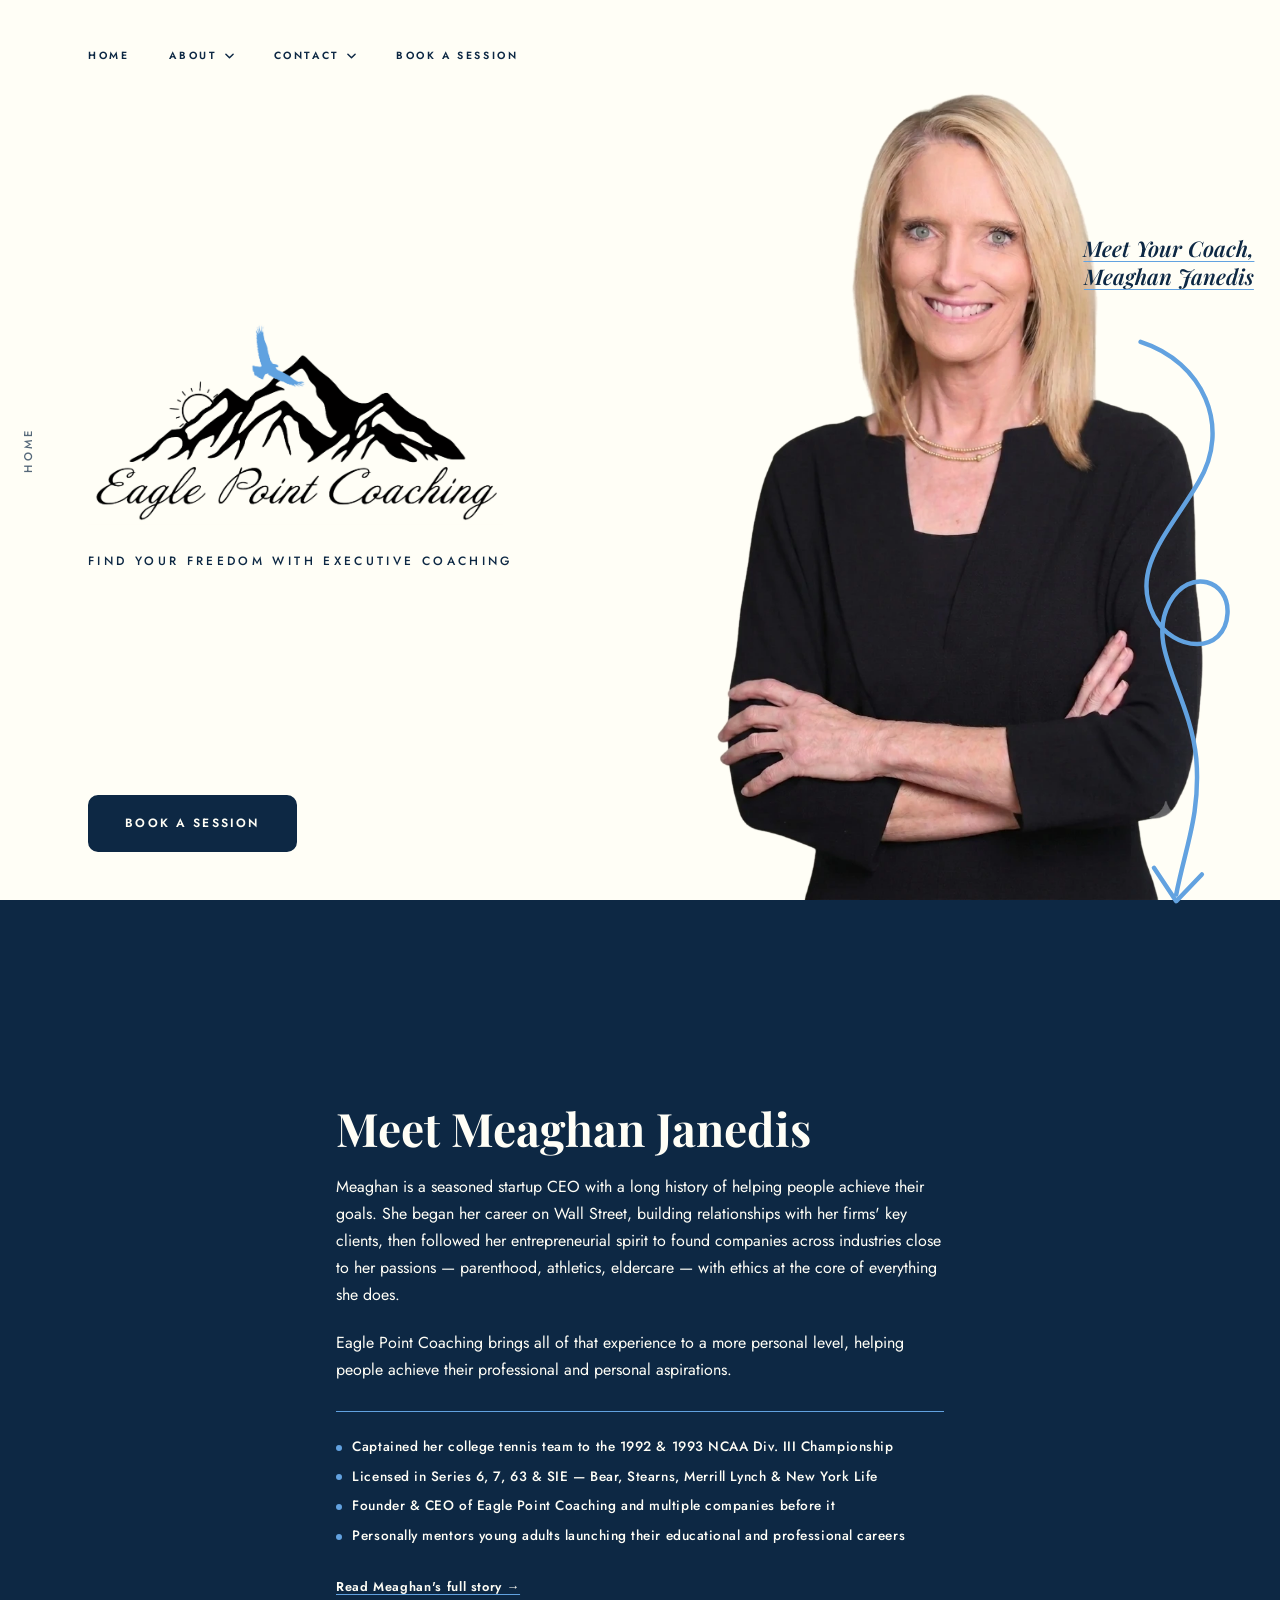
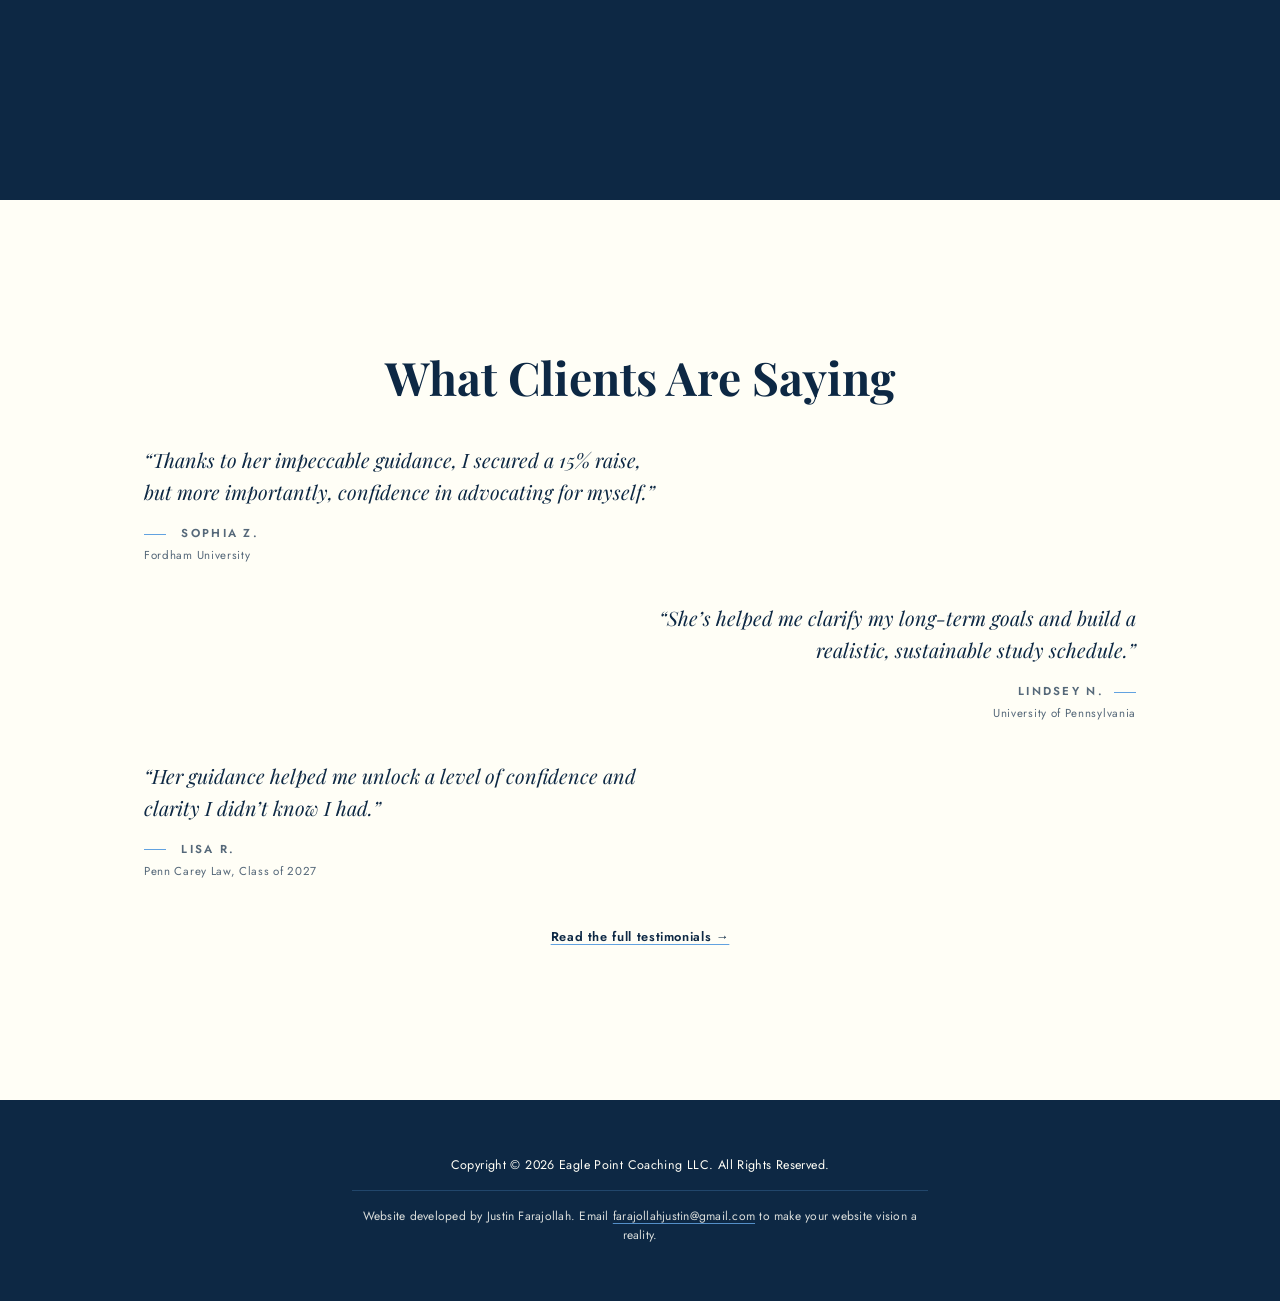
==== commit d0bcaac2: "Replace the text-based logo with the real mark, everywhere it appears The user-supplied file (assets" ====
--- a/index.html
+++ b/index.html
@@ -32,11 +32,7 @@
     <div id="site-nav"></div>
 
     <div class="left-content">
-      <h1 class="headline">
-        <span class="line"><span class="script-letter">E</span>AGLE</span>
-        <span class="line">POINT</span>
-        <span class="line">COACHING</span>
-      </h1>
+      <h1><img class="hero-logo" src="assets/images/eagle-point-logo.png" alt="Eagle Point Coaching logo"></h1>
 
       <p class="subheading">Find Your Freedom With Executive Coaching</p>
     </div>
--- a/styles.css
+++ b/styles.css
@@ -129,41 +129,23 @@
   clip-path: inset(50% 0 50% 0);
 }
 
-/* ---------- HEADLINE ---------- */
-
-.headline {
-  font-family: var(--serif);
-  font-weight: 800;
-  font-size: clamp(2.75rem, 6vw, 5rem);
-  line-height: 0.98;
+/* ---------- HERO LOGO ---------- */
+
+/* the h1 wrapping this carries no styling of its own — margin:0 below
+   just cancels the browser's default h1 margins, same job .headline used
+   to do for the text it replaced */
+.left-content h1 {
   margin: 0;
-  text-transform: uppercase;
-  letter-spacing: 0.01em;
-  color: var(--navy);
-}
-
-.headline .line {
+}
+
+.hero-logo {
   display: block;
+  width: 100%;
+  max-width: 26rem;
+  height: auto;
   opacity: 0;
-  transform: translateY(24px);
   animation: fadeInUp 0.9s ease forwards;
-}
-
-.headline .line:nth-child(1) { animation-delay: 0.25s; }
-.headline .line:nth-child(2) { animation-delay: 0.45s; }
-.headline .line:nth-child(3) { animation-delay: 0.65s; }
-
-.script-letter {
-  font-family: var(--script);
-  font-weight: 400;
-  text-transform: none;
-  color: var(--navy);
-  font-size: 1.35em;
-  padding: 0 0.02em;
-  vertical-align: -0.08em;
-  /* keep the oversized script glyph from inflating its line box,
-     so the three headline lines sit at equal vertical rhythm */
-  line-height: 0;
+  animation-delay: 0.25s;
 }
 
 .subheading {
@@ -816,19 +798,16 @@
 /* the logo always sits on the right, whatever else is (or isn't)
    participating in this row's flex layout */
 .story-wordmark {
+  display: block;
   margin-left: auto;
   flex: 0 0 auto;
-  white-space: nowrap;
-  font-family: var(--serif);
-  font-weight: 800;
-  font-size: 1.05rem;
-  letter-spacing: 0.06em;
-  text-transform: uppercase;
-  color: var(--navy);
-}
-
-.story-wordmark .script-letter {
-  font-size: 1.4em;
+}
+
+.story-logo {
+  display: block;
+  height: 2.75rem;
+  width: auto;
+  max-width: 100%;
 }
 
 .story {
@@ -1441,7 +1420,7 @@
 
 /* ---------- REDUCED MOTION ---------- */
 
-.reduced-motion .headline .line,
+.reduced-motion .hero-logo,
 .reduced-motion .subheading,
 .reduced-motion .photo-callout,
 .reduced-motion .dropdown-toggle,
@@ -1518,10 +1497,6 @@
     display: none;
   }
 
-  .headline {
-    font-size: clamp(2.25rem, 10vw, 3.5rem);
-  }
-
   /* fallback for the no-JS case; with script.js running, fitNav has
      already collapsed the nav well before this width */
   .corner-menu {
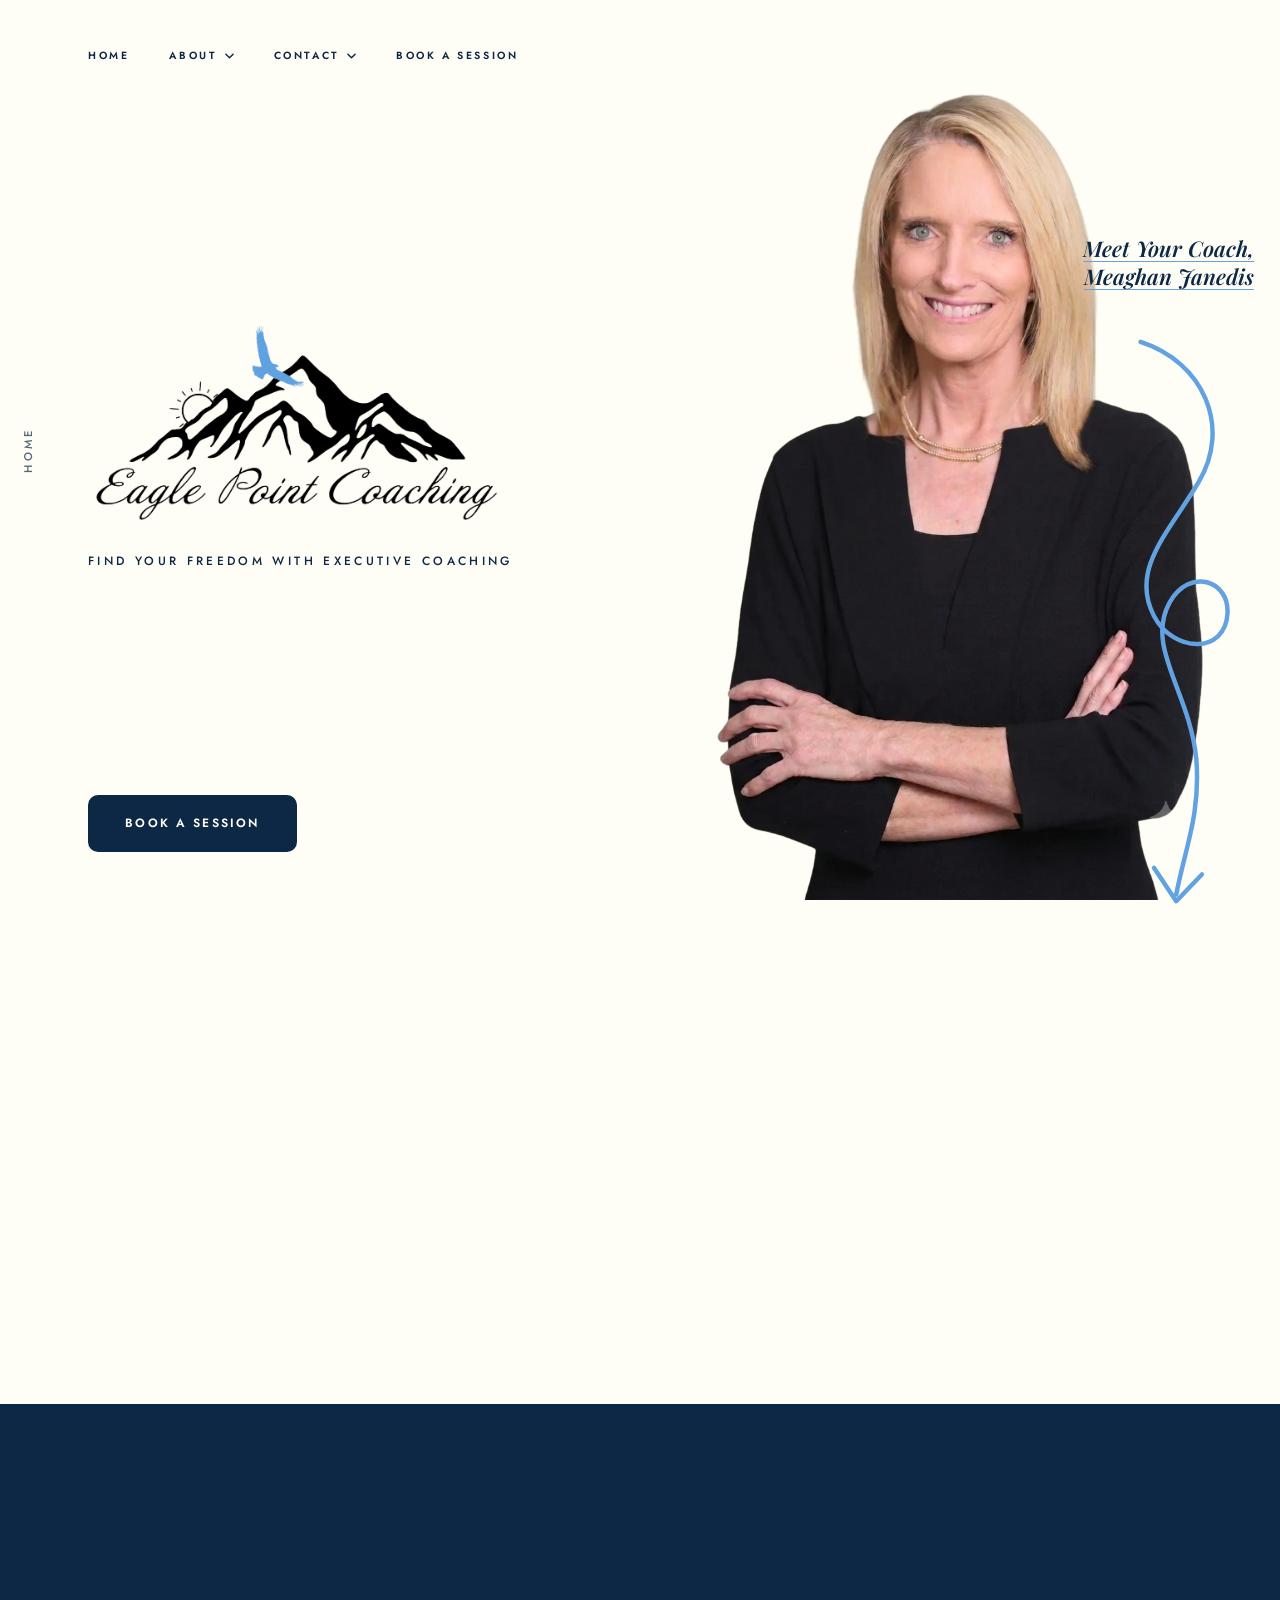
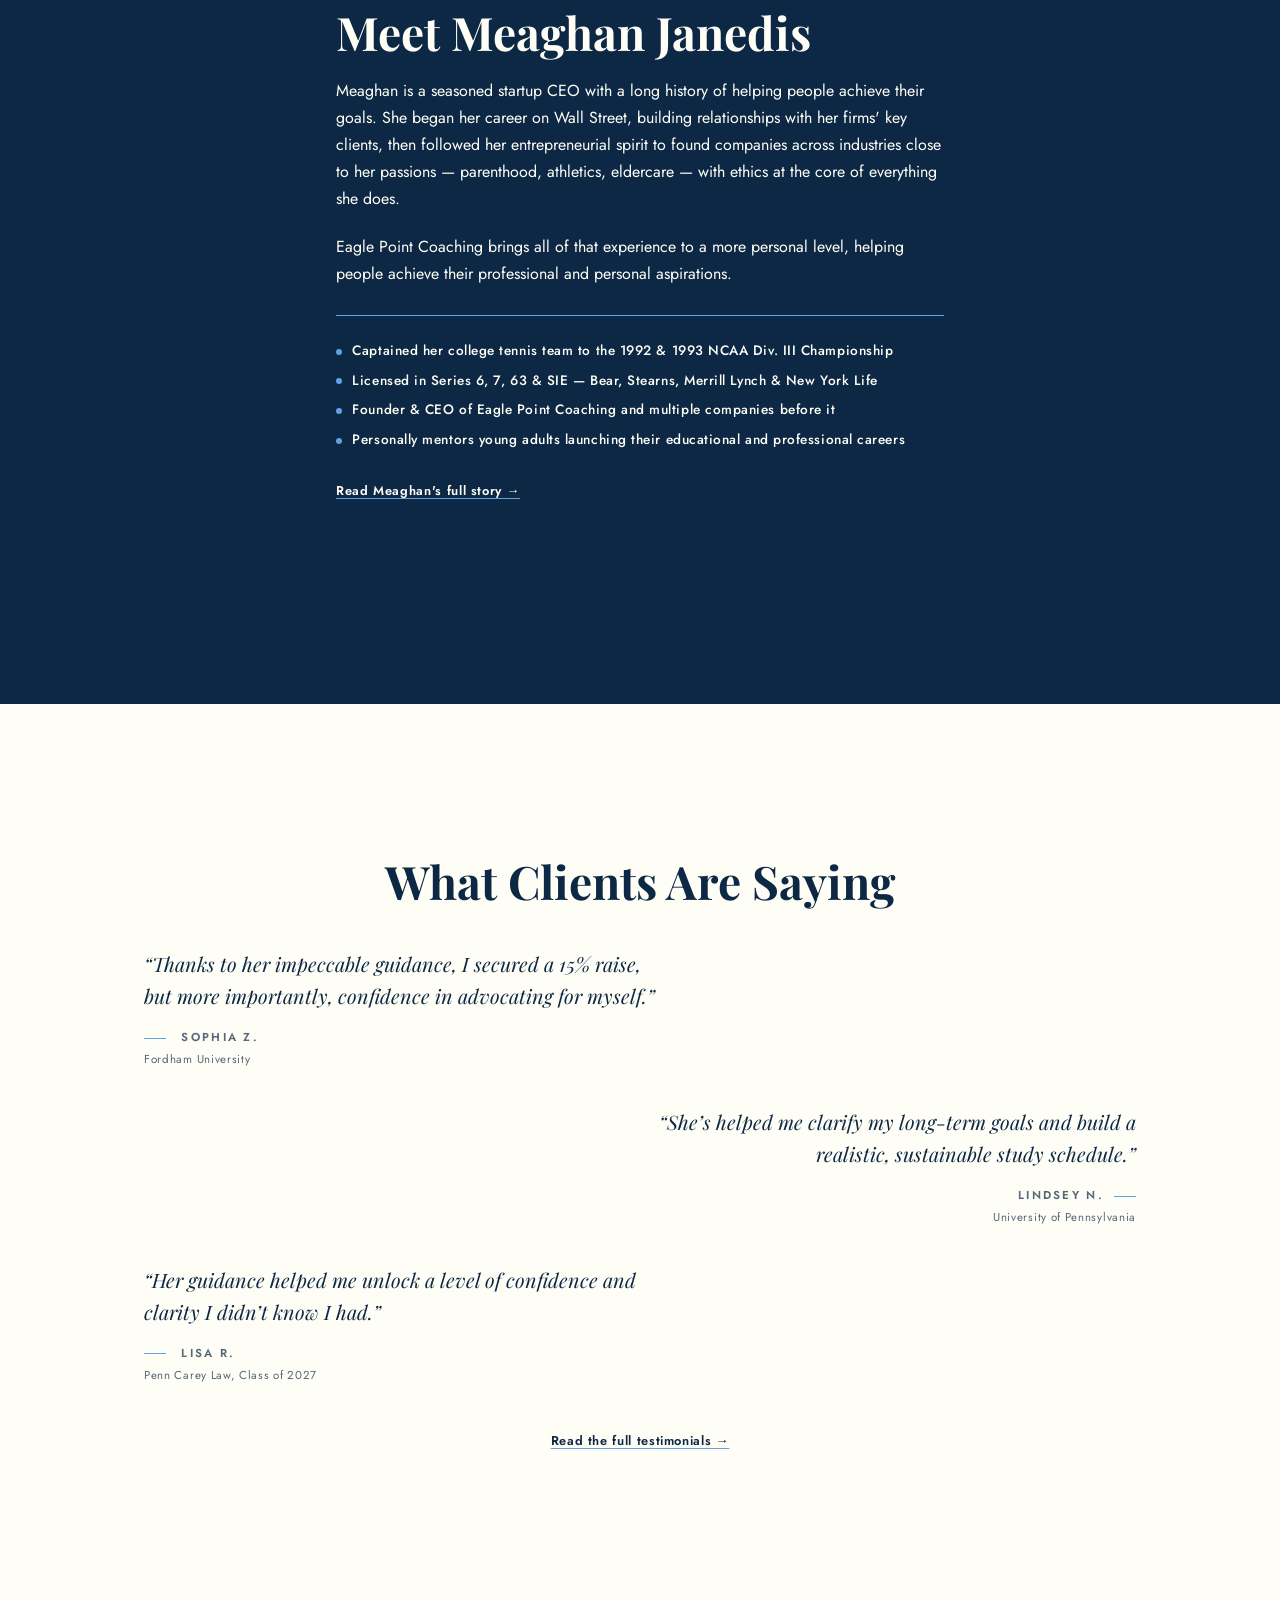
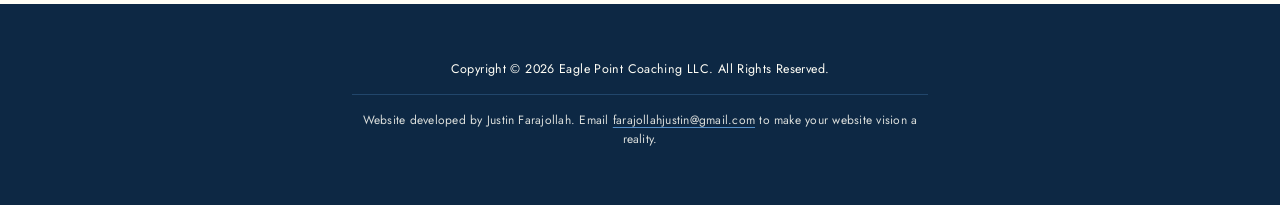
==== commit 169e1422: "Add a full-width parallax photo interlude between the hero and About A visual pause between the hero" ====
--- a/index.html
+++ b/index.html
@@ -4,7 +4,7 @@
 <meta charset="UTF-8">
 <meta name="viewport" content="width=device-width, initial-scale=1.0">
 <title>Eagle Point Coaching | Executive Coach</title>
-<link rel="icon" type="image/svg+xml" href="favicon.svg">
+<link rel="icon" type="image/png" href="assets/images/favicon.png">
 <link rel="preconnect" href="https://fonts.googleapis.com">
 <link rel="preconnect" href="https://fonts.gstatic.com" crossorigin>
 <link href="https://fonts.googleapis.com/css2?family=Playfair+Display:wght@400;600;700;800&family=Great+Vibes&family=Jost:wght@300;400;500;600&display=swap" rel="stylesheet">
@@ -66,8 +66,30 @@
 
 </div>
 
+<!-- PHOTO INTERLUDE: a visual pause between the hero and the bio content —
+     no heading, no alternation slot, just the photo. Parallax on desktop
+     only (see .photo-interlude in styles.css); a plain static image below
+     768px. -->
+<section class="photo-interlude">
+  <img class="photo-interlude-img" src="assets/images/handshake.jpg" alt="">
+</section>
+
 <!-- SECTION 2: ABOUT (even section: navy band) -->
 <section class="about section-dark" id="about-meaghan" data-label="About">
+
+  <!-- Guide arrow variant C: continues the swoop out of the photo
+       interlude above and down to the heading below -->
+  <svg class="guide-arrow guide-arrow-interlude" viewBox="0 0 110 280" fill="none" preserveAspectRatio="xMidYMid meet" aria-hidden="true">
+    <path d="M78 10
+             C40 22 18 58 38 90
+             C56 118 90 112 86 84
+             C82 62 52 66 50 92
+             C46 128 78 148 72 188
+             C68 220 58 240 62 268"
+          stroke="currentColor" stroke-width="4" stroke-linecap="round"/>
+    <path d="M46 250 L62 274 L82 256"
+          stroke="currentColor" stroke-width="4" stroke-linecap="round" stroke-linejoin="round"/>
+  </svg>
 
   <div class="about-content">
     <h2 class="about-heading">Meet Meaghan Janedis</h2>
--- a/styles.css
+++ b/styles.css
@@ -247,6 +247,67 @@
 @media (max-width: 1400px) {
   .guide-arrow-testimonials {
     display: none;
+  }
+}
+
+/* ---------- PHOTO INTERLUDE ---------- */
+
+/* A visual pause between the hero and the bio content, not a content
+   section: full width, no heading, no ivory/navy slot of its own. The img
+   handles every viewport by default (object-fit: cover, static); the
+   min-width query above the mobile breakpoint swaps in a fixed background
+   for a subtle parallax instead, since a fixed background is what actually
+   produces the effect — an <img> can't scroll slower than its own box. */
+.photo-interlude {
+  position: relative;
+  width: 100%;
+  height: 56vh;
+  overflow: hidden;
+}
+
+.photo-interlude-img {
+  display: block;
+  width: 100%;
+  height: 100%;
+  object-fit: cover;
+}
+
+@media (min-width: 769px) {
+  .photo-interlude-img {
+    display: none;
+  }
+
+  .photo-interlude {
+    background-image: url('assets/images/handshake.jpg');
+    background-position: center;
+    background-size: cover;
+    background-repeat: no-repeat;
+    background-attachment: fixed;
+  }
+}
+
+.guide-arrow-interlude {
+  position: absolute;
+  left: 4%;
+  /* starts inside the photo interlude above and lands just short of the
+     "Meet Meaghan Janedis" heading */
+  top: -140px;
+  width: 110px;
+  height: 250px;
+}
+
+/* same reasoning as .guide-arrow-testimonials: the centered content column
+   widens as the viewport narrows and would start running into this arrow */
+@media (max-width: 1400px) {
+  .guide-arrow-interlude {
+    display: none;
+  }
+}
+
+/* scroll-linked motion counts too — let a fixed background scroll normally */
+@media (prefers-reduced-motion: reduce) and (min-width: 769px) {
+  .photo-interlude {
+    background-attachment: scroll;
   }
 }
 
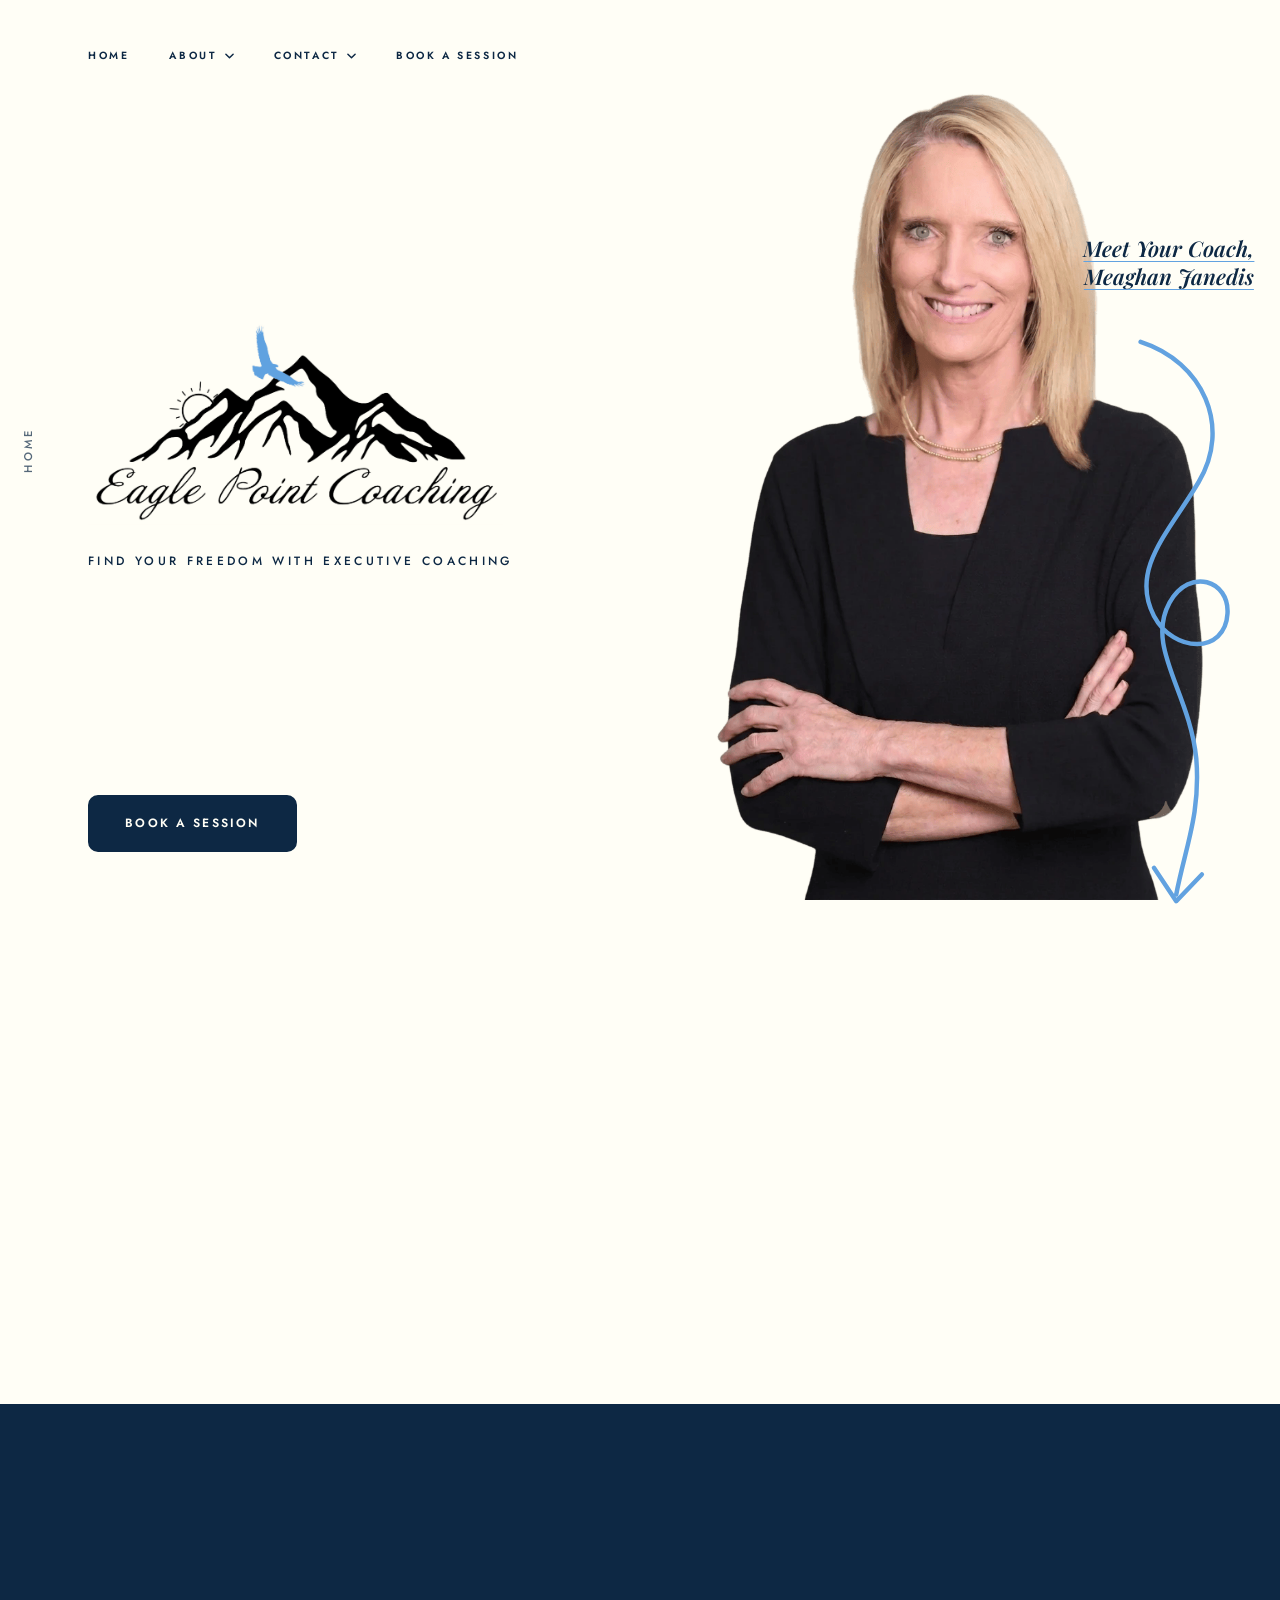
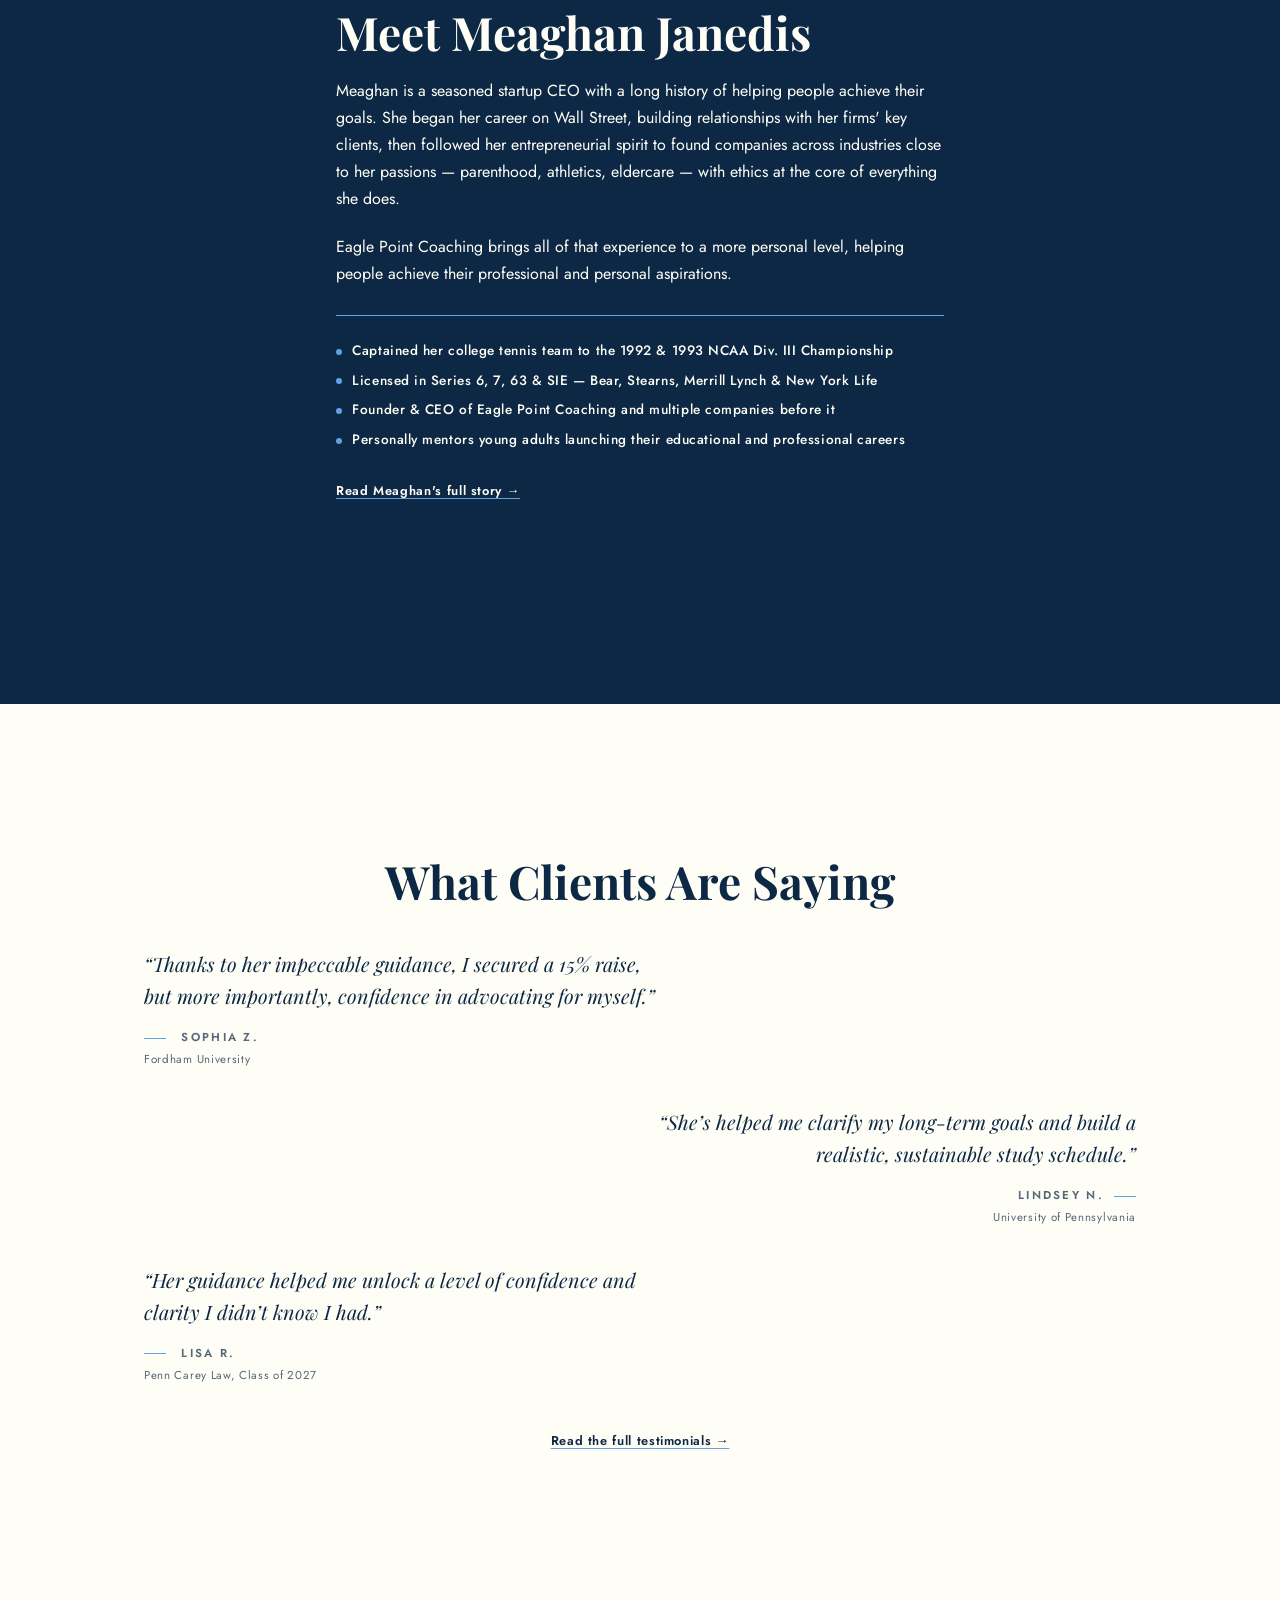
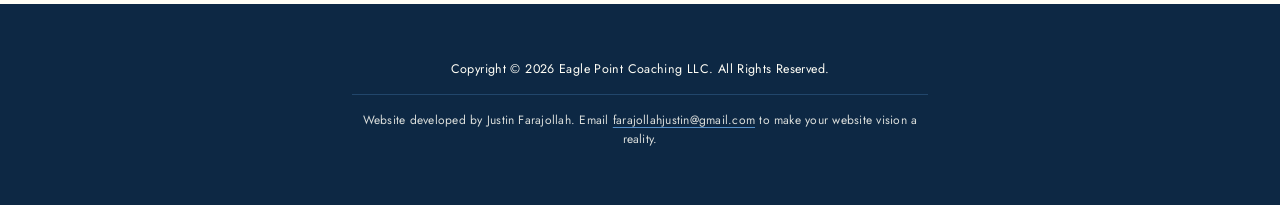
==== commit f92b862a: "Pre-launch QA pass: metadata, alt text, content consistency, image compression - Add a one-sentence " ====
--- a/index.html
+++ b/index.html
@@ -4,6 +4,7 @@
 <meta charset="UTF-8">
 <meta name="viewport" content="width=device-width, initial-scale=1.0">
 <title>Eagle Point Coaching | Executive Coach</title>
+<meta name="description" content="Eagle Point Coaching offers personalized executive coaching with Meaghan Janedis to help you find clarity, confidence, and freedom in your career.">
 <link rel="icon" type="image/png" href="assets/images/favicon.png">
 <link rel="preconnect" href="https://fonts.googleapis.com">
 <link rel="preconnect" href="https://fonts.gstatic.com" crossorigin>
@@ -71,7 +72,7 @@
      only (see .photo-interlude in styles.css); a plain static image below
      768px. -->
 <section class="photo-interlude">
-  <img class="photo-interlude-img" src="assets/images/handshake.jpg" alt="">
+  <img class="photo-interlude-img" src="assets/images/handshake.jpg" alt="A coach and client shaking hands in an office overlooking a city skyline">
 </section>
 
 <!-- SECTION 2: ABOUT (even section: navy band) -->
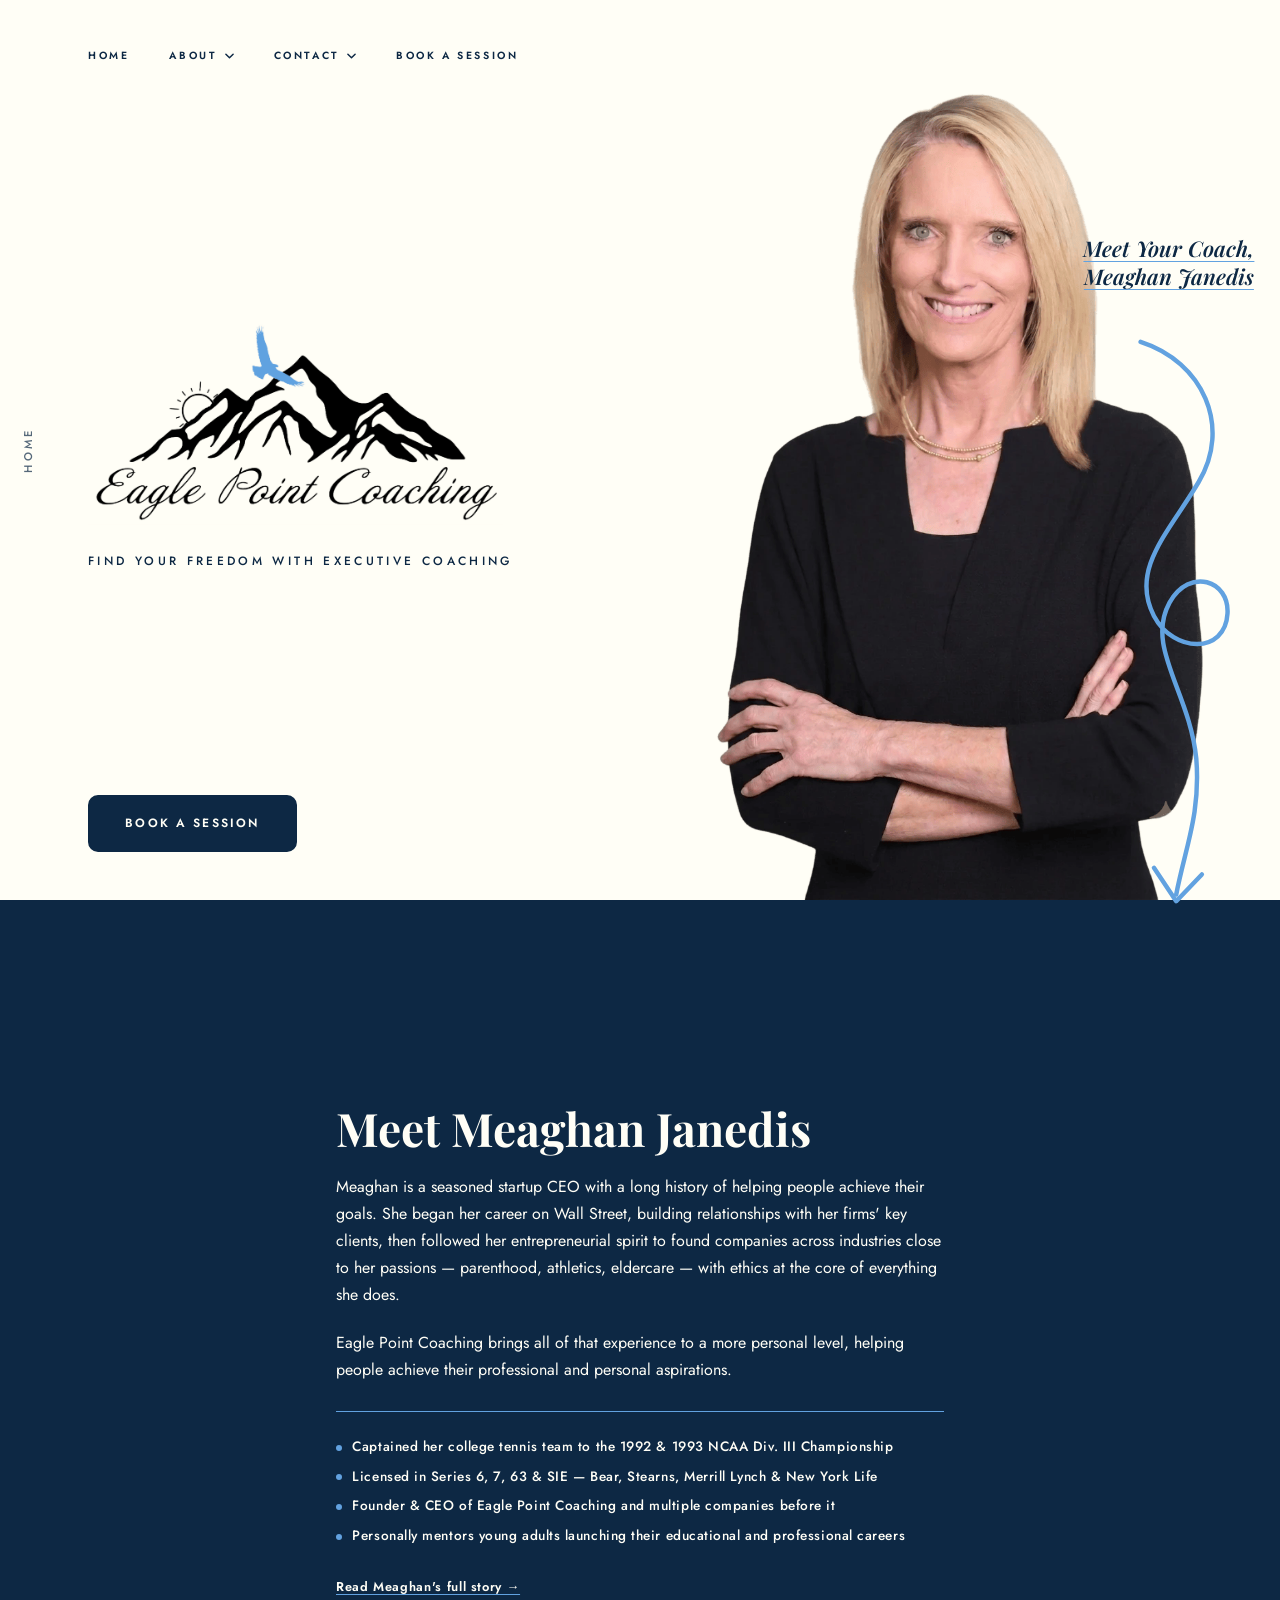
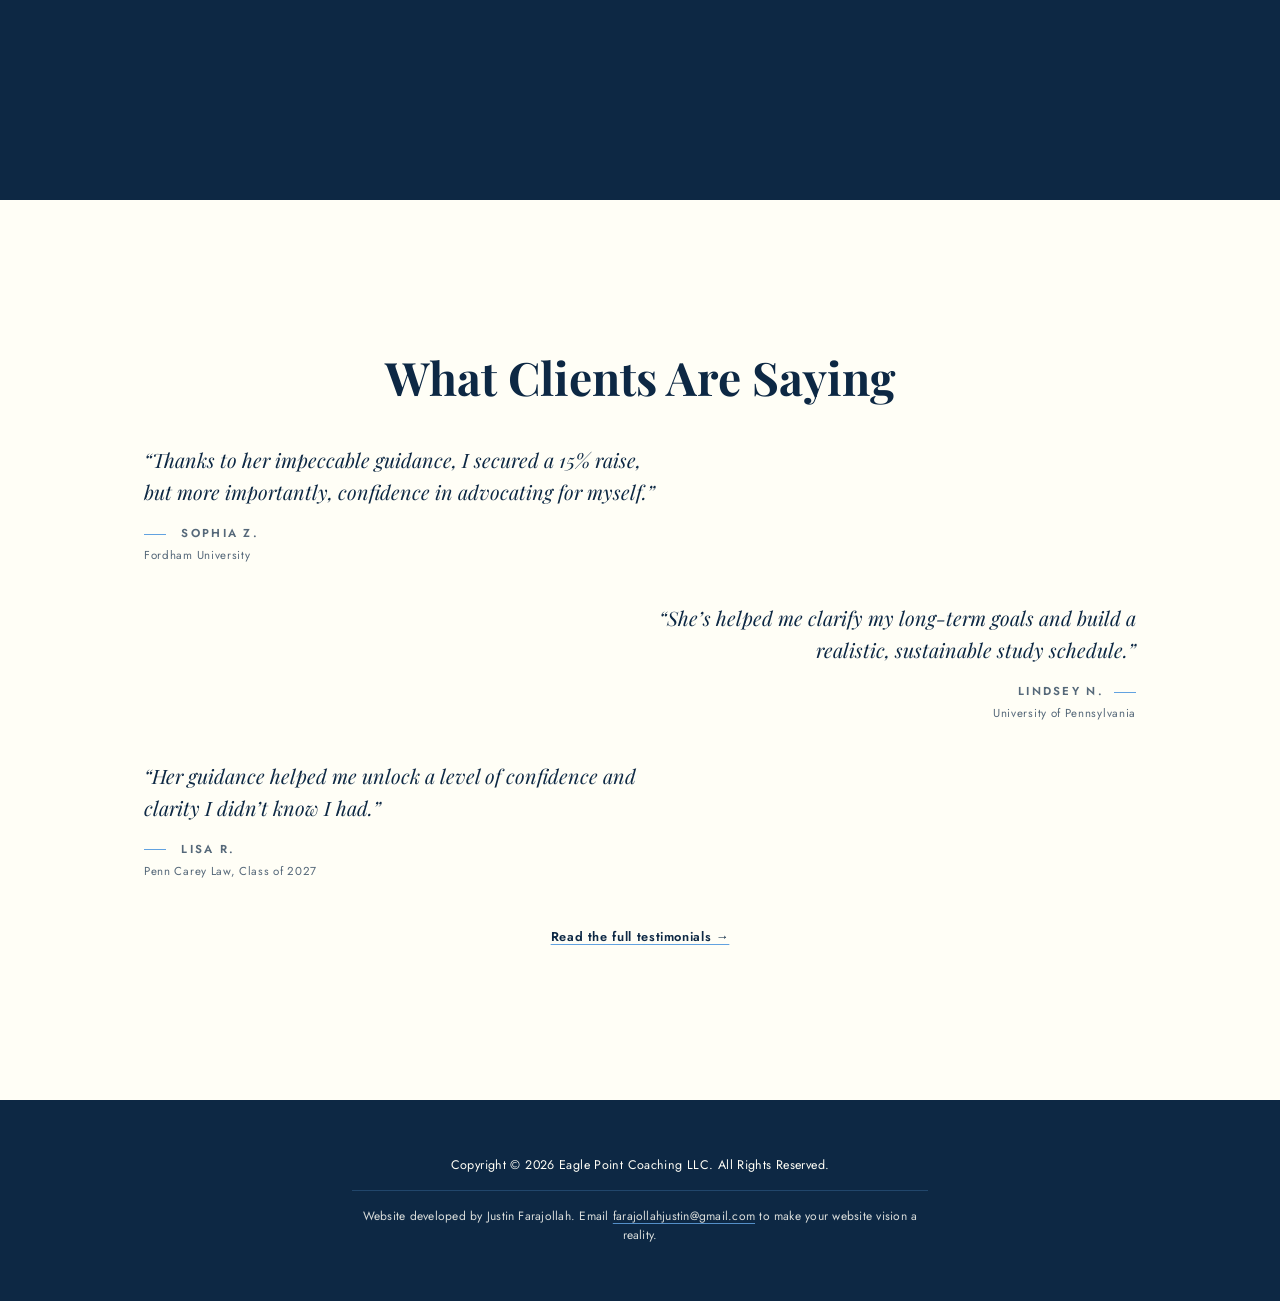
==== commit 9c1e10ba: "Remove handshake parallax photo interlude, restore original hero-to-About flow Meaghan didn't like t" ====
--- a/index.html
+++ b/index.html
@@ -67,30 +67,8 @@
 
 </div>
 
-<!-- PHOTO INTERLUDE: a visual pause between the hero and the bio content —
-     no heading, no alternation slot, just the photo. Parallax on desktop
-     only (see .photo-interlude in styles.css); a plain static image below
-     768px. -->
-<section class="photo-interlude">
-  <img class="photo-interlude-img" src="assets/images/handshake.jpg" alt="A coach and client shaking hands in an office overlooking a city skyline">
-</section>
-
 <!-- SECTION 2: ABOUT (even section: navy band) -->
 <section class="about section-dark" id="about-meaghan" data-label="About">
-
-  <!-- Guide arrow variant C: continues the swoop out of the photo
-       interlude above and down to the heading below -->
-  <svg class="guide-arrow guide-arrow-interlude" viewBox="0 0 110 280" fill="none" preserveAspectRatio="xMidYMid meet" aria-hidden="true">
-    <path d="M78 10
-             C40 22 18 58 38 90
-             C56 118 90 112 86 84
-             C82 62 52 66 50 92
-             C46 128 78 148 72 188
-             C68 220 58 240 62 268"
-          stroke="currentColor" stroke-width="4" stroke-linecap="round"/>
-    <path d="M46 250 L62 274 L82 256"
-          stroke="currentColor" stroke-width="4" stroke-linecap="round" stroke-linejoin="round"/>
-  </svg>
 
   <div class="about-content">
     <h2 class="about-heading">Meet Meaghan Janedis</h2>
--- a/styles.css
+++ b/styles.css
@@ -247,67 +247,6 @@
 @media (max-width: 1400px) {
   .guide-arrow-testimonials {
     display: none;
-  }
-}
-
-/* ---------- PHOTO INTERLUDE ---------- */
-
-/* A visual pause between the hero and the bio content, not a content
-   section: full width, no heading, no ivory/navy slot of its own. The img
-   handles every viewport by default (object-fit: cover, static); the
-   min-width query above the mobile breakpoint swaps in a fixed background
-   for a subtle parallax instead, since a fixed background is what actually
-   produces the effect — an <img> can't scroll slower than its own box. */
-.photo-interlude {
-  position: relative;
-  width: 100%;
-  height: 56vh;
-  overflow: hidden;
-}
-
-.photo-interlude-img {
-  display: block;
-  width: 100%;
-  height: 100%;
-  object-fit: cover;
-}
-
-@media (min-width: 769px) {
-  .photo-interlude-img {
-    display: none;
-  }
-
-  .photo-interlude {
-    background-image: url('assets/images/handshake.jpg');
-    background-position: center;
-    background-size: cover;
-    background-repeat: no-repeat;
-    background-attachment: fixed;
-  }
-}
-
-.guide-arrow-interlude {
-  position: absolute;
-  left: 4%;
-  /* starts inside the photo interlude above and lands just short of the
-     "Meet Meaghan Janedis" heading */
-  top: -140px;
-  width: 110px;
-  height: 250px;
-}
-
-/* same reasoning as .guide-arrow-testimonials: the centered content column
-   widens as the viewport narrows and would start running into this arrow */
-@media (max-width: 1400px) {
-  .guide-arrow-interlude {
-    display: none;
-  }
-}
-
-/* scroll-linked motion counts too — let a fixed background scroll normally */
-@media (prefers-reduced-motion: reduce) and (min-width: 769px) {
-  .photo-interlude {
-    background-attachment: scroll;
   }
 }
 
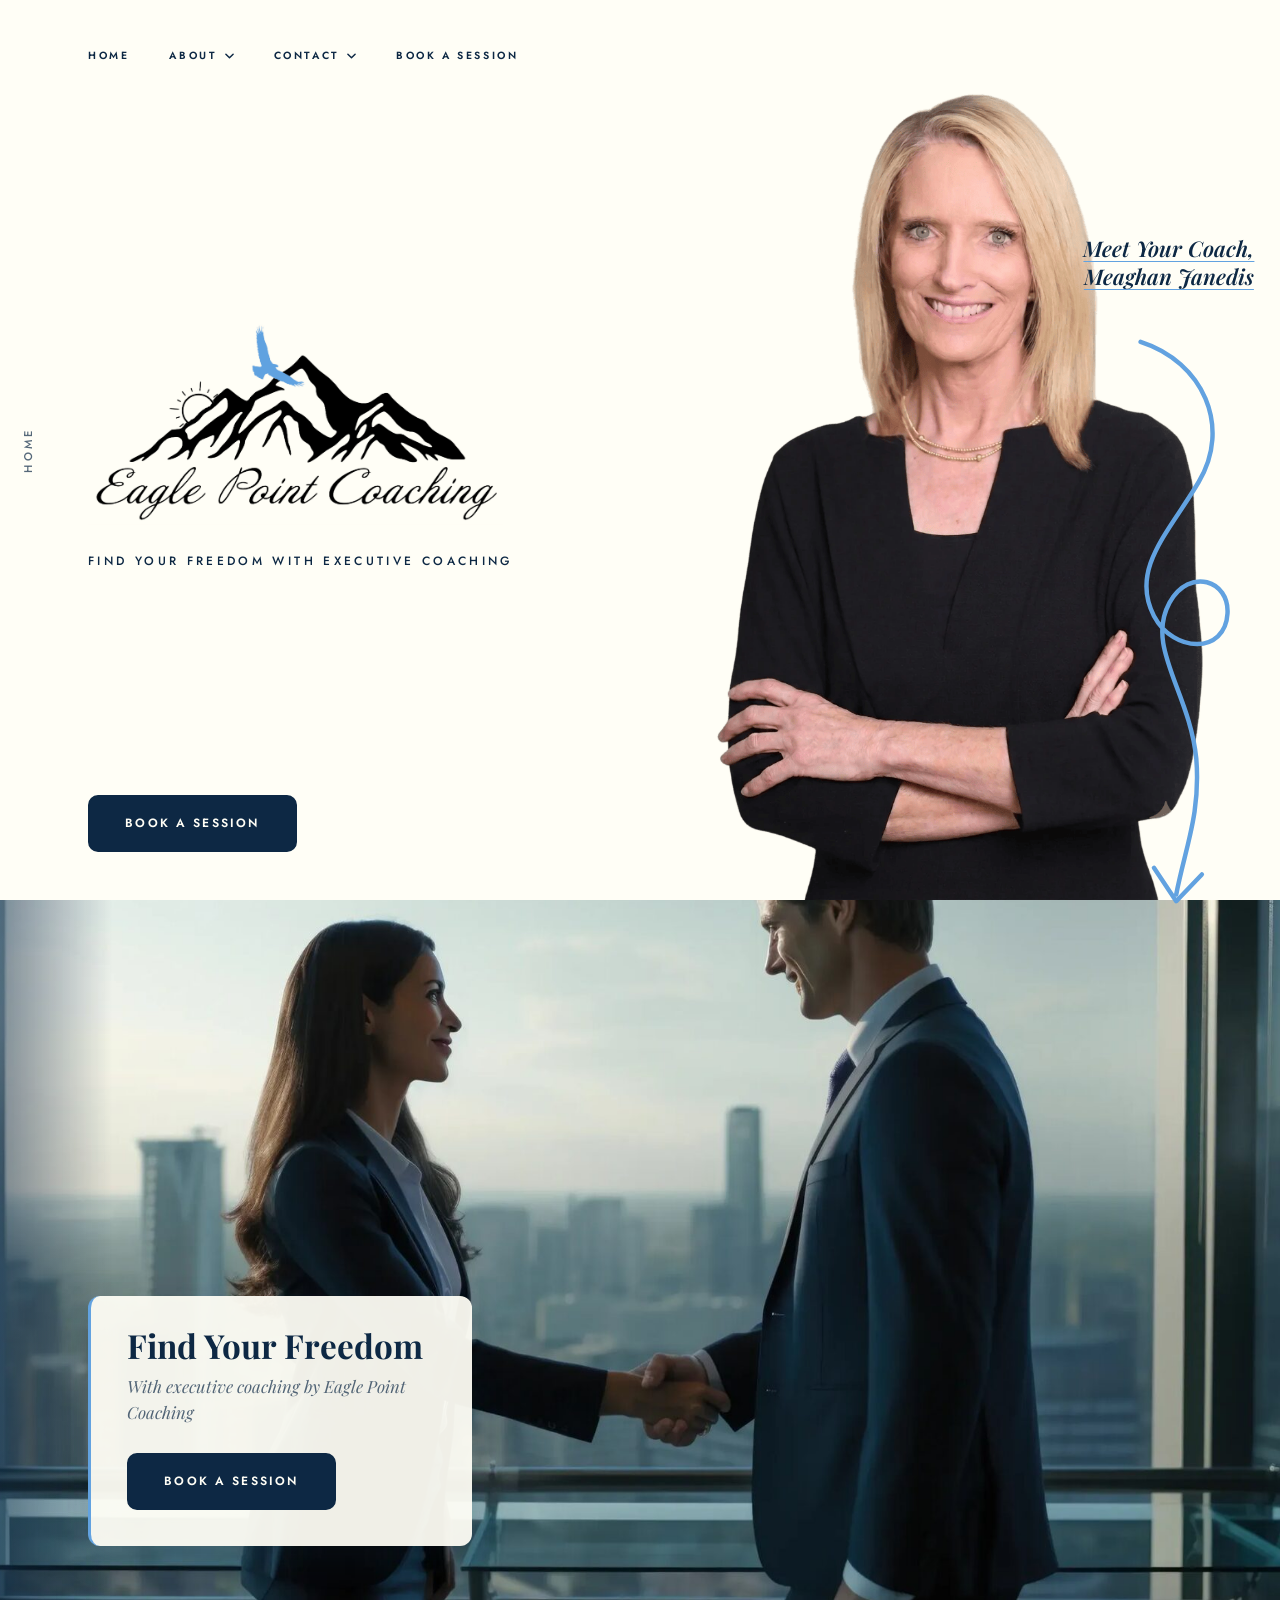
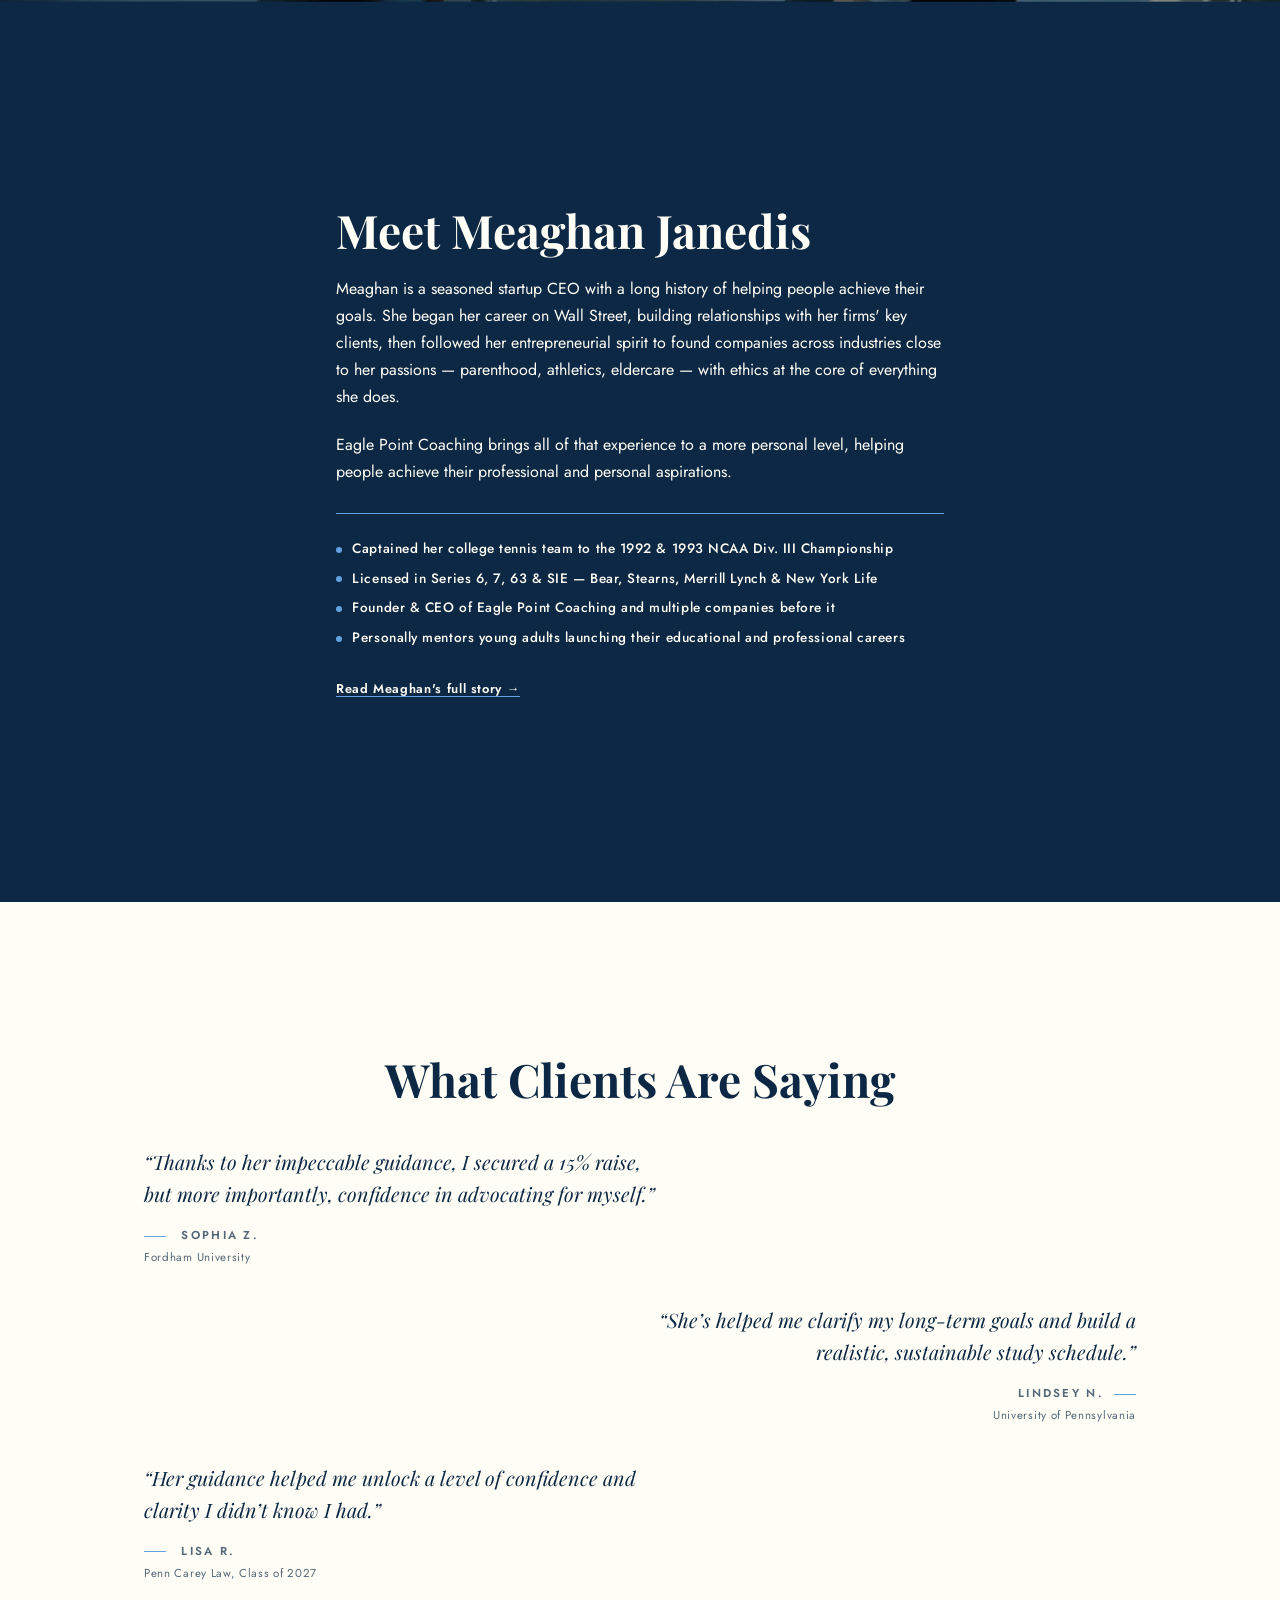
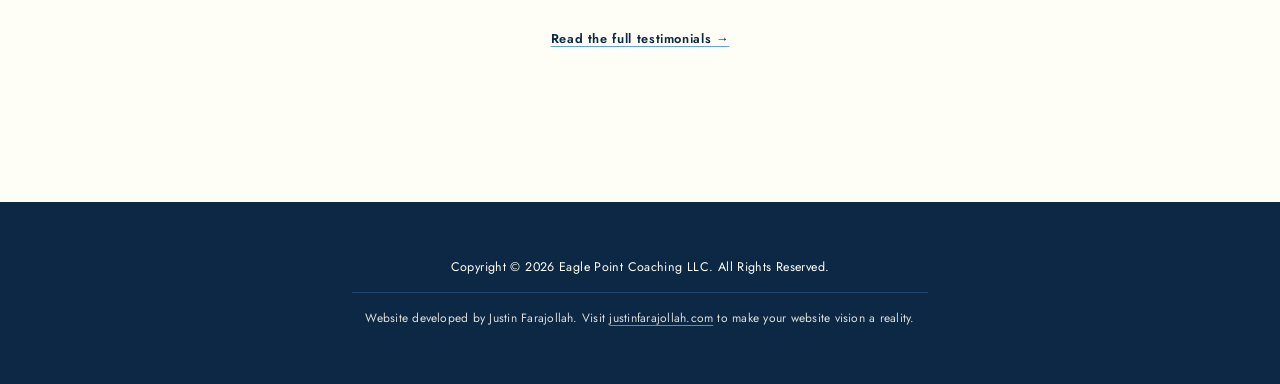
==== commit dd987bf4: "Add the window photo band from Meaghan's old site below the hero Brings back the photo and "Find You" ====
--- a/index.html
+++ b/index.html
@@ -51,7 +51,7 @@
     <img class="meaghan-photo" src="images/meaghan-janedis.png" alt="Meaghan Janedis, executive coach">
   </section>
 
-  <!-- Brand guide arrow: swoops from the callout down into the About section -->
+  <!-- Brand guide arrow: swoops from the callout down into the section below -->
   <svg class="guide-arrow guide-arrow-hero" viewBox="0 0 140 560" fill="none" preserveAspectRatio="xMidYMax meet" aria-hidden="true">
     <path d="M40 16
              C96 34 122 92 92 142
@@ -66,6 +66,20 @@
   </svg>
 
 </div>
+
+<!-- PHOTO BAND: the window photo and "Find Your Freedom" card from Meaghan's
+     previous site. No data-label or .section-dark, so it stays out of the
+     ivory/navy alternation and the section-label tracker. -->
+<section class="photo-band">
+  <div class="photo-band-frame">
+    <img class="photo-band-img" src="assets/images/skyline-couple.jpg" width="2000" height="1080" loading="lazy" decoding="async" alt="Two professionals shaking hands at a floor-to-ceiling window overlooking a city skyline">
+  </div>
+  <div class="photo-band-card">
+    <h2 class="photo-band-heading">Find Your Freedom</h2>
+    <p class="photo-band-text">With executive coaching by Eagle Point Coaching</p>
+    <a href="book-a-session.html" class="book-btn">Book a Session</a>
+  </div>
+</section>
 
 <!-- SECTION 2: ABOUT (even section: navy band) -->
 <section class="about section-dark" id="about-meaghan" data-label="About">
--- a/styles.css
+++ b/styles.css
@@ -570,6 +570,102 @@
 
 .section-dark .about-link {
   color: var(--ivory);
+}
+
+/* ---------- PHOTO BAND ---------- */
+
+.photo-band {
+  position: relative;
+  height: 78vh;
+  height: 78svh;
+  min-height: 34rem;
+  max-height: 52rem;
+}
+
+.photo-band-frame {
+  position: absolute;
+  inset: 0;
+  overflow: hidden;
+  background: var(--navy);
+}
+
+/* 8% overscan top and bottom is the parallax travel set in script.js */
+.photo-band-img {
+  position: absolute;
+  top: -8%;
+  left: 0;
+  width: 100%;
+  height: 116%;
+  object-fit: cover;
+  object-position: 47% 30%;
+}
+
+/* darkens the left edge so the vertical section label reads over the photo */
+.photo-band-frame::after {
+  content: '';
+  position: absolute;
+  inset: 0 auto 0 0;
+  width: 7rem;
+  background: linear-gradient(90deg, rgba(13, 40, 68, 0.5), rgba(13, 40, 68, 0));
+  pointer-events: none;
+}
+
+.photo-band-card {
+  position: absolute;
+  left: 5.5rem;
+  bottom: 3.5rem;
+  z-index: 2;
+  box-sizing: border-box;
+  max-width: 24rem;
+  padding: 2rem 2.25rem 2.25rem;
+  background: rgba(255, 254, 246, 0.94);
+  border-left: 3px solid var(--logo-blue);
+  border-radius: 12px;
+  box-shadow: 0 12px 32px rgba(13, 40, 68, 0.18);
+}
+
+.photo-band-heading {
+  font-family: var(--serif);
+  font-weight: 700;
+  font-size: clamp(1.9rem, 2.6vw, 2.5rem);
+  line-height: 1.05;
+  color: var(--navy);
+  margin: 0;
+}
+
+.photo-band-text {
+  font-family: var(--serif);
+  font-style: italic;
+  font-size: 1.05rem;
+  line-height: 1.5;
+  color: var(--navy-soft);
+  margin: 0.75rem 0 1.75rem;
+}
+
+/* below this width the card would cover the people, so it drops under the photo */
+@media (max-width: 1100px) {
+  .photo-band {
+    height: auto;
+    min-height: 0;
+    max-height: none;
+  }
+
+  .photo-band-frame {
+    position: relative;
+    height: 60vh;
+    height: 60svh;
+    min-height: 20rem;
+  }
+
+  .photo-band-card {
+    position: static;
+    max-width: none;
+    padding: 3rem 5.5rem 3.5rem;
+    background: var(--ivory);
+    border-left: 0;
+    border-radius: 0;
+    box-shadow: none;
+  }
 }
 
 /* ---------- SECTION 2: ABOUT ---------- */
@@ -1523,6 +1619,21 @@
     display: none;
   }
 
+  .photo-band-frame {
+    height: 46vh;
+    height: 46svh;
+    min-height: 18rem;
+  }
+
+  /* the vertical label is hidden at this width, so its edge shading goes too */
+  .photo-band-frame::after {
+    display: none;
+  }
+
+  .photo-band-card {
+    padding: 2.5rem 1.75rem 3rem;
+  }
+
   .about {
     min-height: 0;
   }
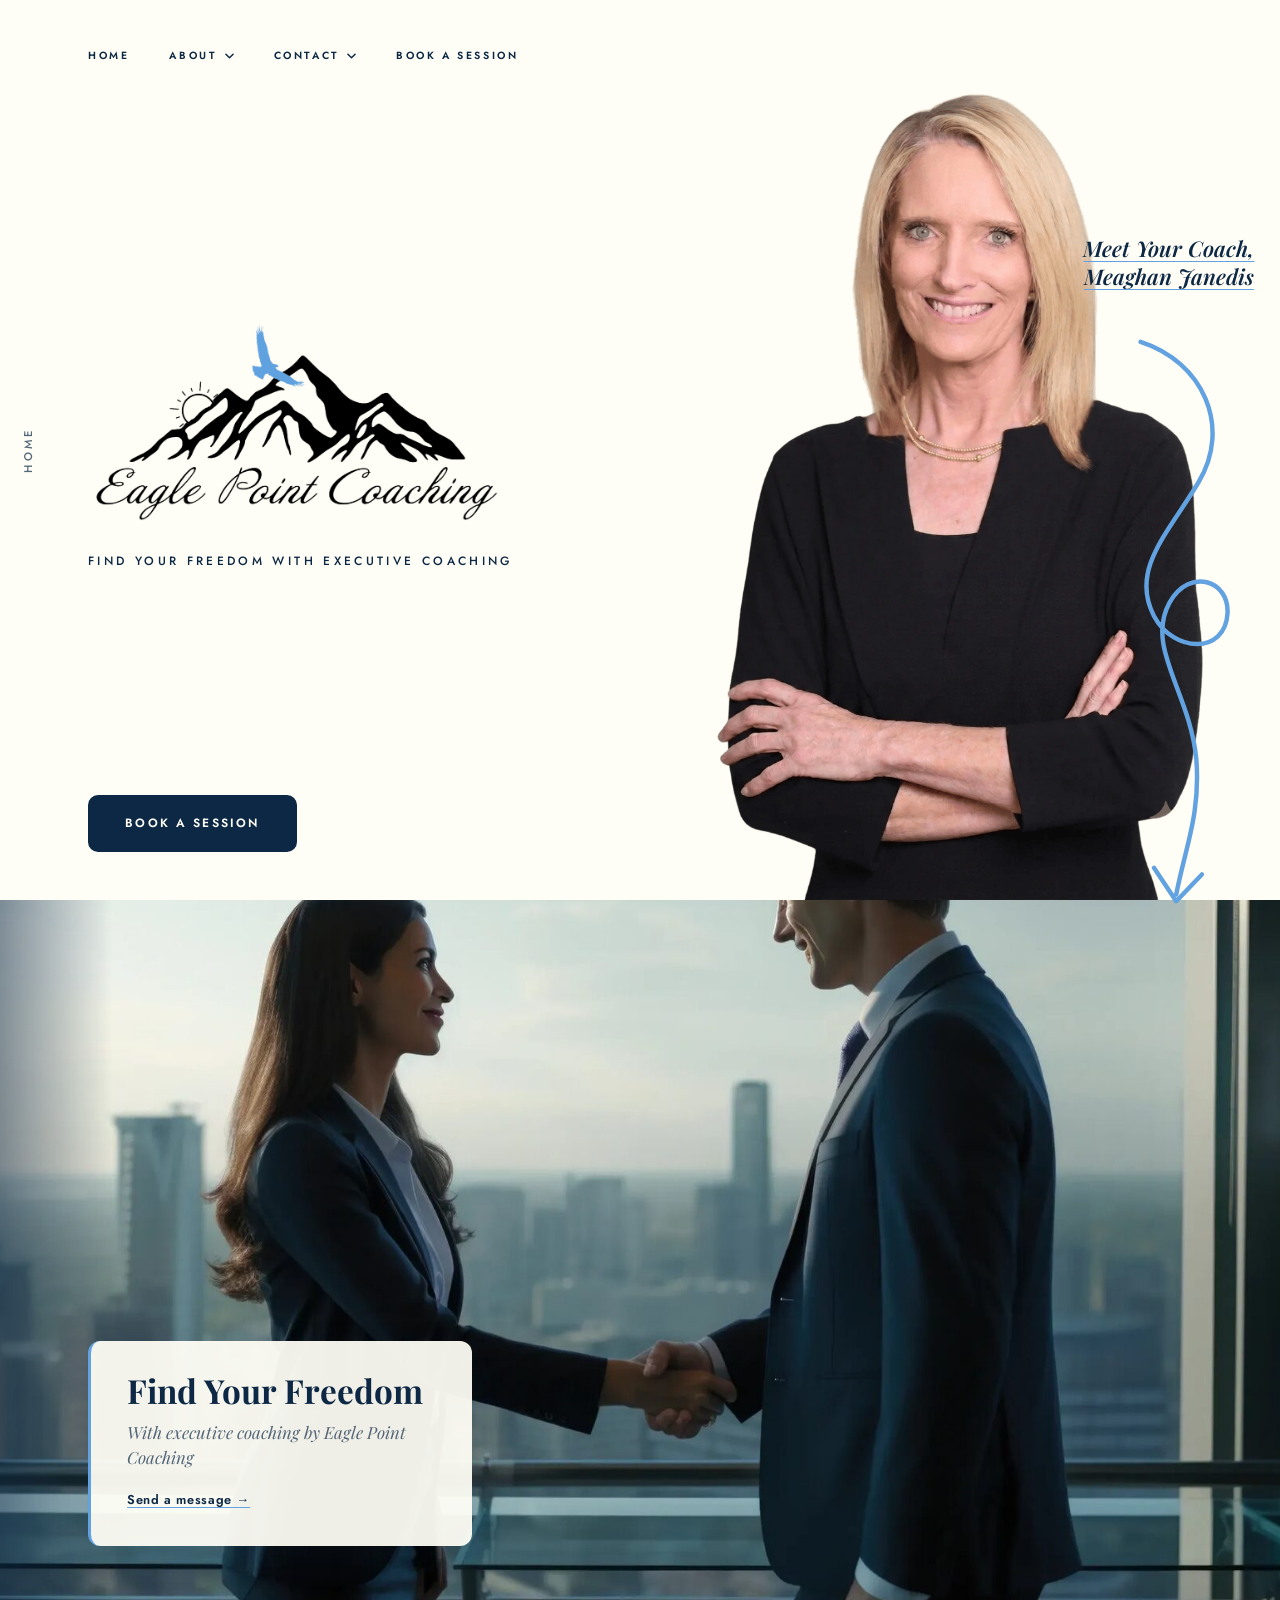
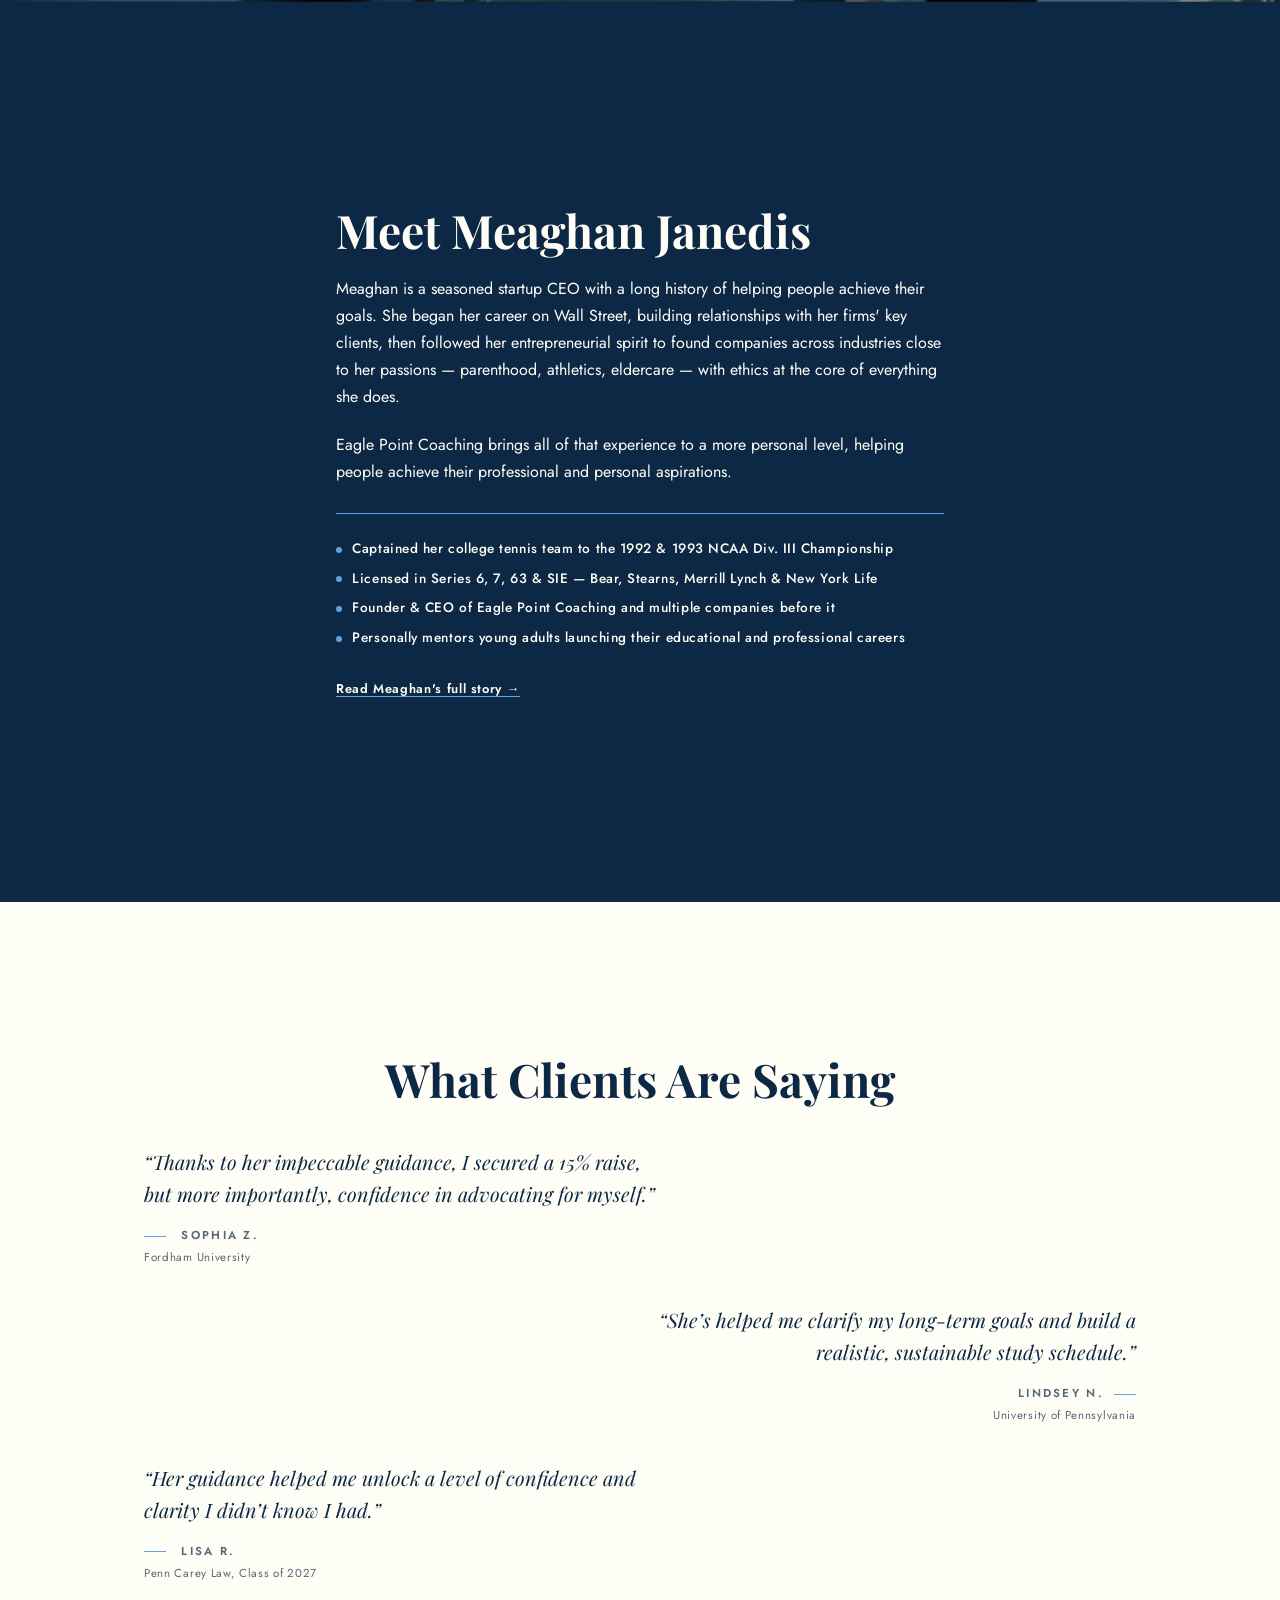
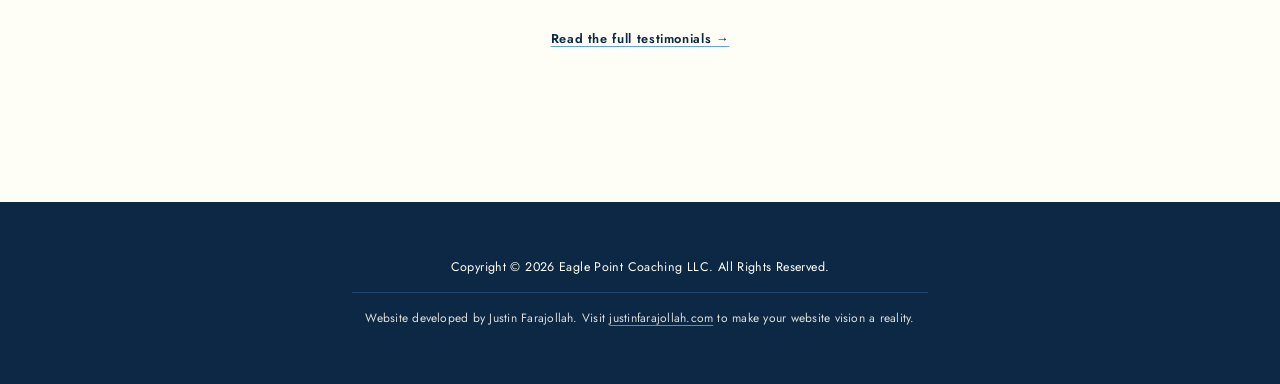
==== commit f8832b22: "Photo band: steady Home label, Send a message link, stronger parallax The side label kept "About" wh" ====
--- a/index.html
+++ b/index.html
@@ -68,16 +68,16 @@
 </div>
 
 <!-- PHOTO BAND: the window photo and "Find Your Freedom" card from Meaghan's
-     previous site. No data-label or .section-dark, so it stays out of the
-     ivory/navy alternation and the section-label tracker. -->
-<section class="photo-band">
+     previous site. Labelled Home as the tail of the opening screen; no
+     .section-dark, so it stays out of the ivory/navy alternation. -->
+<section class="photo-band" data-label="Home">
   <div class="photo-band-frame">
     <img class="photo-band-img" src="assets/images/skyline-couple.jpg" width="2000" height="1080" loading="lazy" decoding="async" alt="Two professionals shaking hands at a floor-to-ceiling window overlooking a city skyline">
   </div>
   <div class="photo-band-card">
     <h2 class="photo-band-heading">Find Your Freedom</h2>
     <p class="photo-band-text">With executive coaching by Eagle Point Coaching</p>
-    <a href="book-a-session.html" class="book-btn">Book a Session</a>
+    <a href="send-a-message.html" class="about-link">Send a message &rarr;</a>
   </div>
 </section>
 
--- a/styles.css
+++ b/styles.css
@@ -589,13 +589,13 @@
   background: var(--navy);
 }
 
-/* 8% overscan top and bottom is the parallax travel set in script.js */
+/* 11% overscan top and bottom is the parallax travel set in script.js */
 .photo-band-img {
   position: absolute;
-  top: -8%;
+  top: -11%;
   left: 0;
   width: 100%;
-  height: 116%;
+  height: 122%;
   object-fit: cover;
   object-position: 47% 30%;
 }
@@ -639,7 +639,7 @@
   font-size: 1.05rem;
   line-height: 1.5;
   color: var(--navy-soft);
-  margin: 0.75rem 0 1.75rem;
+  margin: 0.75rem 0 0.5rem;
 }
 
 /* below this width the card would cover the people, so it drops under the photo */
